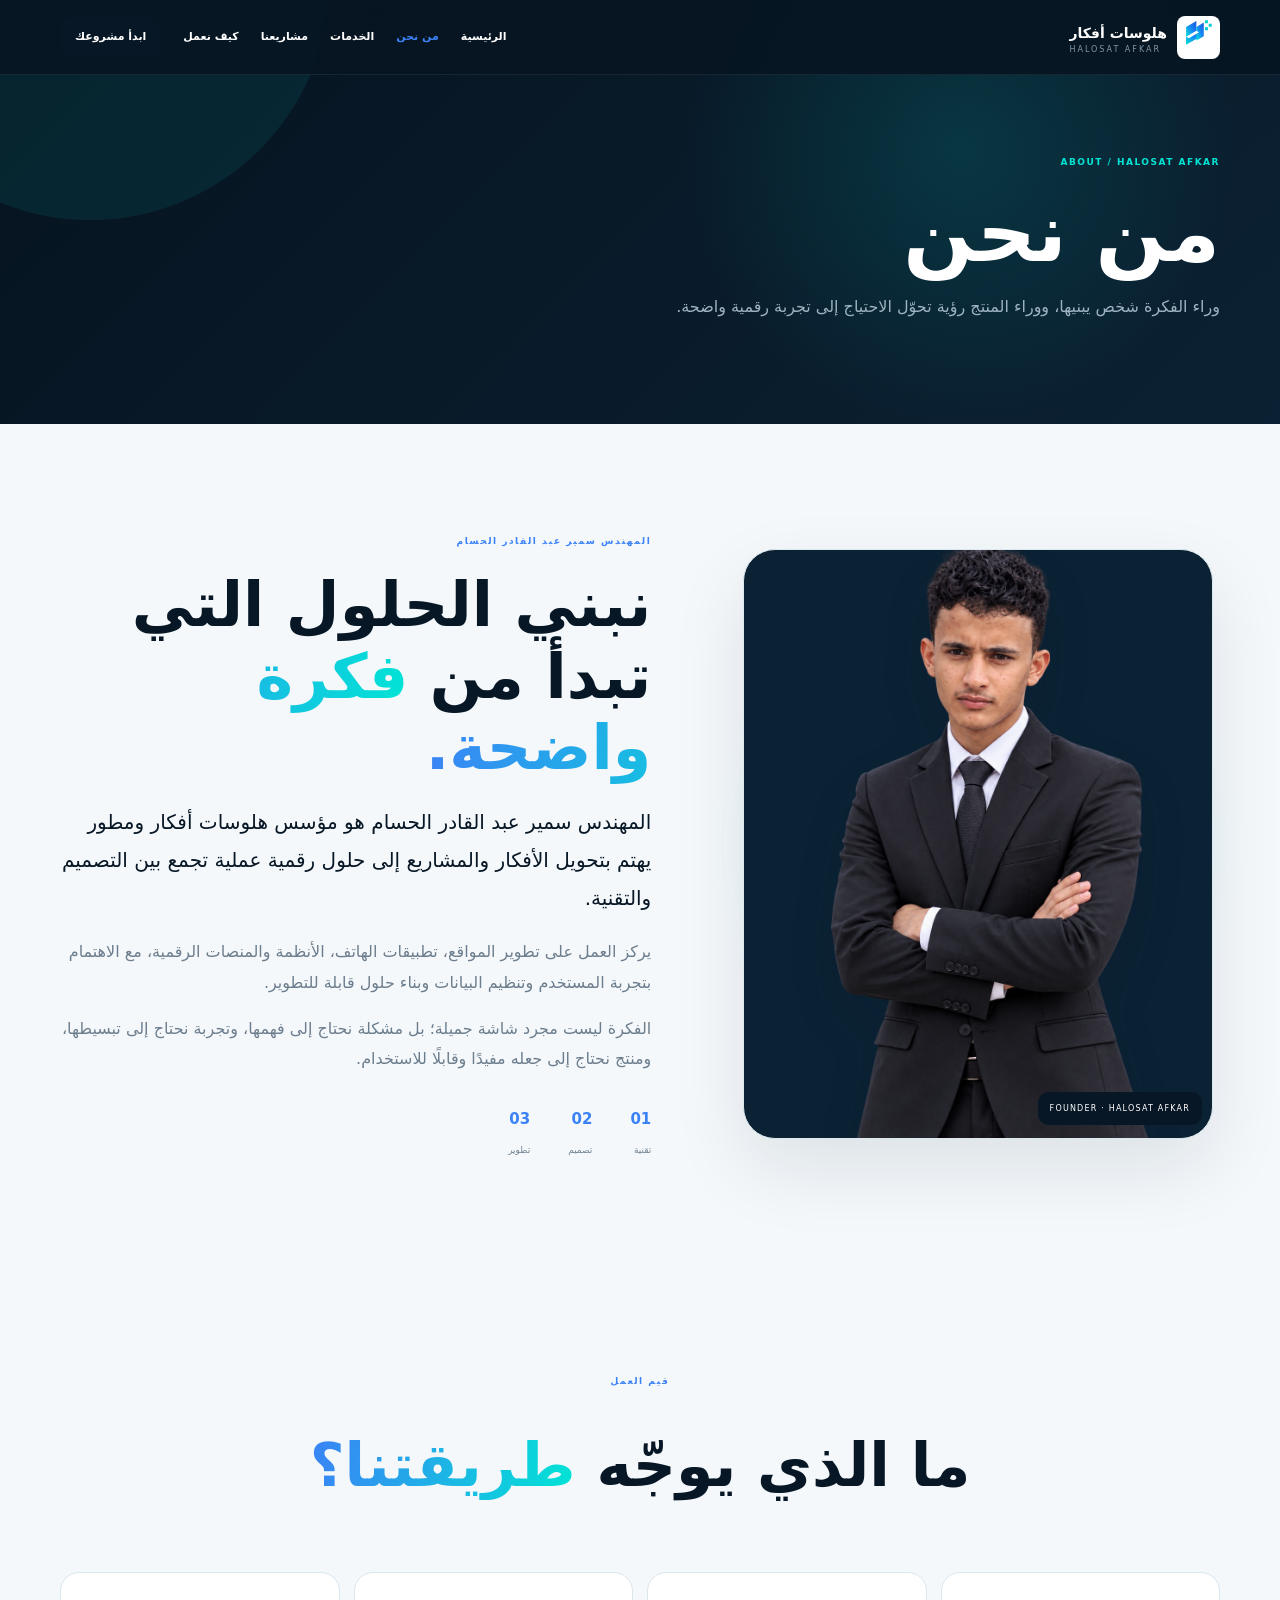
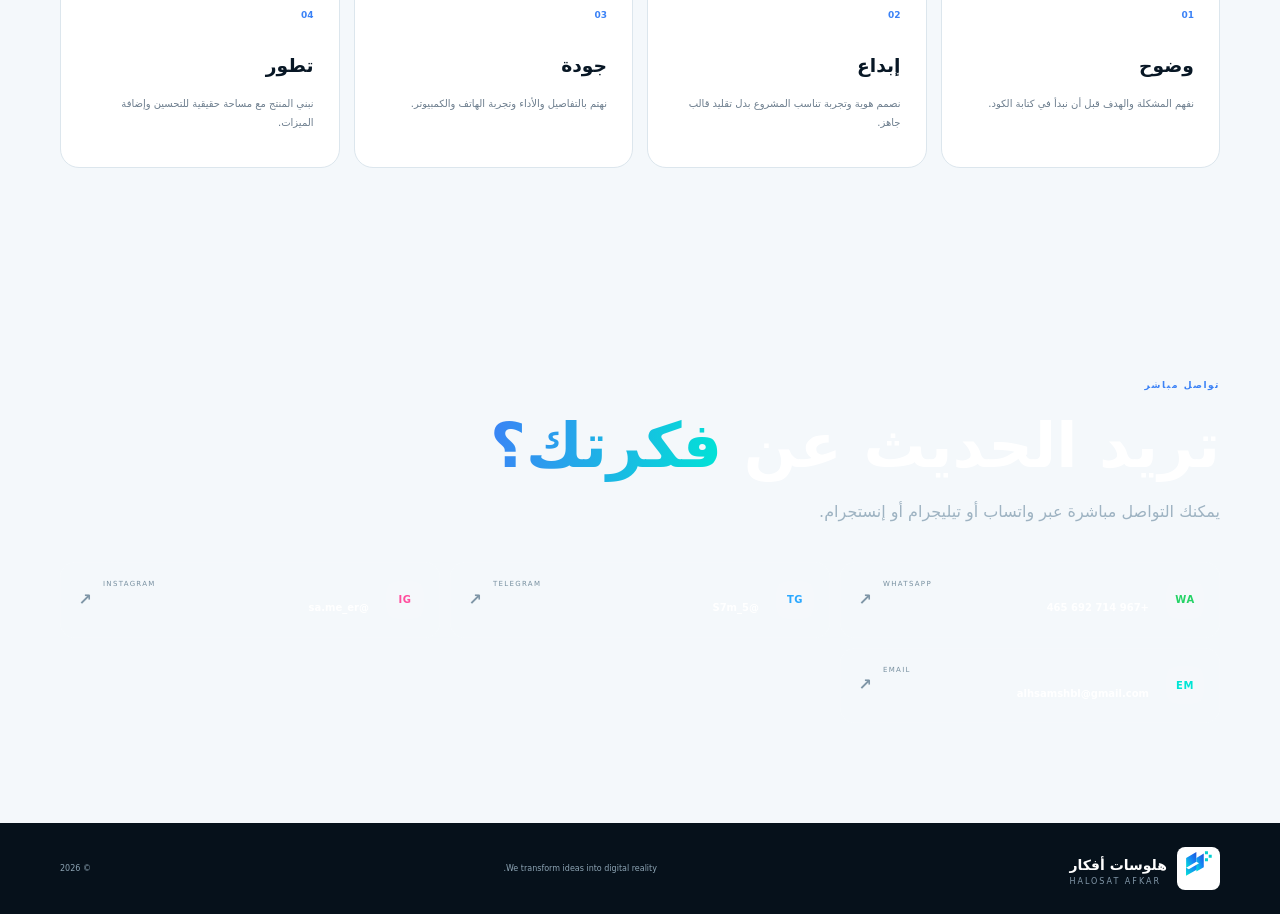
==== about.html @ d8db79bb "use uploaded developer photo" ====
<!doctype html><html lang="ar" dir="rtl"><head><meta charset="utf-8"><meta name="viewport" content="width=device-width,initial-scale=1"><meta name="theme-color" content="#081725"><meta name="description" content="من نحن — هلوسات أفكار، المهندس سمير عبد القادر الحسام."><title>من نحن | هلوسات أفكار</title><link rel="icon" href="assets/logo.svg"><link rel="stylesheet" href="pro-about.css"><link rel="stylesheet" href="showcase.css"></head><body>
<header class="ah-header"><div class="ah-container ah-nav"><a class="ah-brand" href="index.html"><img src="assets/logo.svg" alt="هلوسات أفكار"><span><b>هلوسات أفكار</b><small>HALOSAT AFKAR</small></span></a><nav><a href="index.html">الرئيسية</a><a class="active" href="about.html">من نحن</a><a href="services.html">الخدمات</a><a href="projects.html">مشاريعنا</a><a href="process.html">كيف نعمل</a><a class="ah-cta" href="contact.html">ابدأ مشروعك</a></nav><button id="ahMenu">☰</button></div><div class="ah-mobile" id="ahMobile"><a href="index.html">الرئيسية</a><a href="about.html">من نحن</a><a href="services.html">الخدمات</a><a href="projects.html">مشاريعنا</a><a href="process.html">كيف نعمل</a><a href="contact.html">تواصل معنا</a></div></header>
<main>
<section class="ah-hero"><div class="ah-container"><span>ABOUT / HALOSAT AFKAR</span><h1>من نحن</h1><p>وراء الفكرة شخص يبنيها، ووراء المنتج رؤية تحوّل الاحتياج إلى تجربة رقمية واضحة.</p></div></section>
<section class="ah-section"><div class="ah-container ah-founder"><div class="ah-photo-wrap"><div class="ah-glow"></div><div class="ah-photo"><img src="assets/samir.png" alt="المهندس سمير عبد القادر الحسام" onerror="this.style.display='none';document.getElementById('photoFallback').style.display='grid'"><div id="photoFallback">س</div></div><label>FOUNDER · HALOSAT AFKAR</label></div><div class="ah-copy"><span class="ah-kicker">المهندس سمير عبد القادر الحسام</span><h2>نبني الحلول التي تبدأ من <em>فكرة واضحة.</em></h2><p class="lead">المهندس سمير عبد القادر الحسام هو مؤسس هلوسات أفكار ومطور يهتم بتحويل الأفكار والمشاريع إلى حلول رقمية عملية تجمع بين التصميم والتقنية.</p><p>يركز العمل على تطوير المواقع، تطبيقات الهاتف، الأنظمة والمنصات الرقمية، مع الاهتمام بتجربة المستخدم وتنظيم البيانات وبناء حلول قابلة للتطوير.</p><p>الفكرة ليست مجرد شاشة جميلة؛ بل مشكلة نحتاج إلى فهمها، وتجربة نحتاج إلى تبسيطها، ومنتج نحتاج إلى جعله مفيدًا وقابلًا للاستخدام.</p><div class="ah-stats"><div><b>01</b><small>تقنية</small></div><div><b>02</b><small>تصميم</small></div><div><b>03</b><small>تطوير</small></div></div></div></div></section>
<section class="ah-section ah-values"><div class="ah-container"><div class="ah-center"><span class="ah-kicker">قيم العمل</span><h2>ما الذي يوجّه <em>طريقتنا؟</em></h2></div><div class="ah-grid"><article><b>01</b><h3>وضوح</h3><p>نفهم المشكلة والهدف قبل أن نبدأ في كتابة الكود.</p></article><article><b>02</b><h3>إبداع</h3><p>نصمم هوية وتجربة تناسب المشروع بدل تقليد قالب جاهز.</p></article><article><b>03</b><h3>جودة</h3><p>نهتم بالتفاصيل والأداء وتجربة الهاتف والكمبيوتر.</p></article><article><b>04</b><h3>تطور</h3><p>نبني المنتج مع مساحة حقيقية للتحسين وإضافة الميزات.</p></article></div></div></section>
<section class="ah-section ah-contact"><div class="ah-container"><div class="ah-contact-head"><span class="ah-kicker">تواصل مباشر</span><h2>تريد الحديث عن <em>فكرتك؟</em></h2><p>يمكنك التواصل مباشرة عبر واتساب أو تيليجرام أو إنستجرام.</p></div><div class="ah-socials"><a href="https://wa.me/967714692465" target="_blank" rel="noopener"><i class="brand-icon">WA</i><span><small>WHATSAPP</small><b>+967 714 692 465</b></span><strong>↗</strong></a><a href="https://t.me/S7m_5" target="_blank" rel="noopener"><i class="brand-icon">TG</i><span><small>TELEGRAM</small><b>@S7m_5</b></span><strong>↗</strong></a><a href="https://www.instagram.com/sa.me_er?stkn=MWhzc2NwNXVzcnZ6Ng==" target="_blank" rel="noopener"><i class="brand-icon">IG</i><span><small>INSTAGRAM</small><b>@sa.me_er</b></span><strong>↗</strong></a><a href="mailto:alhsamshbl@gmail.com"><i class="brand-icon email">EM</i><span><small>EMAIL</small><b>alhsamshbl@gmail.com</b></span><strong>↗</strong></a></div></div></section>
</main><footer><div class="ah-container ah-footer"><a class="ah-brand" href="index.html"><img src="assets/logo.svg" alt=""><span><b>هلوسات أفكار</b><small>HALOSAT AFKAR</small></span></a><span>We transform ideas into digital reality.</span><span>© <span id="year"></span></span></div></footer>
<script>const m=document.getElementById('ahMenu'),mm=document.getElementById('ahMobile');m.onclick=()=>mm.classList.toggle('open');document.getElementById('year').textContent=new Date().getFullYear();</script><script src="showcase.js"></script></body></html>
---- pro-about.css ----
*{box-sizing:border-box}html{scroll-behavior:smooth}body{margin:0;font-family:system-ui,-apple-system,"Segoe UI","Noto Sans Arabic",Tahoma,sans-serif;background:#f5f8fb;color:#081725;line-height:1.9}a{text-decoration:none;color:inherit}.ah-container{width:min(1160px,calc(100% - 30px));margin:auto}.ah-header{position:fixed;inset:0 0 auto;z-index:50;background:#ffffffed;backdrop-filter:blur(18px);border-bottom:1px solid #0817250d}.ah-nav{height:74px;display:flex;align-items:center;justify-content:space-between}.ah-brand{display:flex;align-items:center;gap:10px}.ah-brand img{width:43px;height:43px}.ah-brand b{display:block;font-size:14px}.ah-brand small{display:block;direction:ltr;letter-spacing:2px;color:#718292;font-size:8px;line-height:1}.ah-nav nav{display:flex;align-items:center;gap:22px;font-size:11px;font-weight:800}.ah-nav nav a:hover,.ah-nav nav .active{color:#3b82f6}.ah-cta{background:#081725;color:#fff!important;padding:9px 15px;border-radius:11px}.ah-nav button{display:none;width:40px;height:40px;border:1px solid #dce6ed;background:transparent;border-radius:11px}.ah-mobile{display:none}.ah-hero{padding:145px 0 85px;background:linear-gradient(135deg,#081725,#123349);color:#fff;position:relative;overflow:hidden}.ah-hero:after{content:"";position:absolute;width:480px;height:480px;border-radius:50%;left:-150px;top:-260px;background:#00e5d515}.ah-hero span,.ah-kicker{font-size:9px;letter-spacing:1.5px;font-weight:900;color:#3b82f6}.ah-hero span{color:#00e5d5}.ah-hero h1{font-size:clamp(52px,7vw,82px);line-height:1.05;margin:15px 0}.ah-hero p{max-width:680px;color:#9eb3c2;font-size:16px}.ah-section{padding:100px 0}.ah-founder{display:grid;grid-template-columns:.9fr 1.1fr;gap:85px;align-items:center}.ah-photo-wrap{height:610px;position:relative;display:grid;place-items:center}.ah-photo{height:590px;width:min(470px,100%);border-radius:32px;background:linear-gradient(160deg,#eafbf8,#edf3ff);border:1px solid #dbe8ef;box-shadow:0 30px 75px #08172518;position:relative;overflow:hidden;display:flex;align-items:flex-end;justify-content:center}.ah-photo img{width:100%;height:100%;object-fit:contain;object-position:center bottom;position:relative;z-index:2;filter:drop-shadow(0 25px 20px #08172522)}.ah-photo #photoFallback{display:none;place-items:center;width:220px;height:220px;border-radius:50%;border:1px solid #00e5d550;color:#00e5d5;font-size:80px;font-weight:900;background:#081725;position:absolute;top:120px}.ah-glow{position:absolute;width:420px;height:420px;border-radius:50%;background:#00e5d520;filter:blur(30px)}.ah-photo-wrap label{position:absolute;right:18px;bottom:24px;background:#081725;color:#fff;border-radius:11px;padding:9px 12px;font-size:8px;letter-spacing:1.2px;direction:ltr;z-index:4}.ah-copy h2{font-size:clamp(40px,5vw,62px);line-height:1.15;margin:15px 0}.ah-copy h2 em,.ah-center h2 em,.ah-contact h2 em{font-style:normal;background:linear-gradient(100deg,#3b82f6,#00e5d5);-webkit-background-clip:text;color:transparent}.ah-copy p{color:#6c7d8d}.ah-copy .lead{font-size:20px;line-height:1.9;color:#081725}.ah-stats{display:flex;gap:38px;margin-top:30px}.ah-stats b{display:block;color:#3b82f6;font-size:15px}.ah-stats small{font-size:9px;color:#718292}.ah-values{background:#fff}.ah-center{text-align:center;max-width:700px;margin:0 auto 50px}.ah-center h2{font-size:clamp(40px,5vw,60px);margin:14px 0}.ah-grid{display:grid;grid-template-columns:repeat(4,1fr);gap:14px}.ah-grid article{padding:25px;border:1px solid #dce6ed;border-radius:19px;background:#fff;transition:.3s}.ah-grid article:hover{transform:translateY(-6px);box-shadow:0 20px 45px #08172510}.ah-grid b{font-size:9px;color:#3b82f6}.ah-grid h3{margin:20px 0 5px}.ah-grid p{font-size:10px;color:#6c7d8d}.ah-contact{background:#081725;color:#fff}.ah-contact h2{font-size:clamp(42px,5vw,62px);line-height:1.1;margin:14px 0}.ah-contact p{color:#9eb3c2}.ah-socials{display:grid;grid-template-columns:repeat(3,1fr);gap:10px;margin-top:35px}.ah-socials a{display:grid;grid-template-columns:44px 1fr 16px;gap:11px;align-items:center;padding:15px;border:1px solid #ffffff14;background:#ffffff06;border-radius:15px;transition:.25s}.ah-socials a:hover{transform:translateY(-4px);border-color:#00e5d54a}.ah-socials i{font-style:normal;width:38px;height:38px;border-radius:11px;background:#ffffff0b;color:#00e5d5;display:grid;place-items:center;font-size:20px}.ah-socials small{display:block;font-size:7px;letter-spacing:1.3px;color:#7890a0;direction:ltr}.ah-socials b{font-size:10px}.ah-socials strong{color:#7f96a7}footer{background:#06111b;color:#8da4b4;padding:24px 0}.ah-footer{display:flex;align-items:center;justify-content:space-between;font-size:8px}.ah-footer .ah-brand b{color:#fff}@media(max-width:900px){.ah-nav nav{display:none}.ah-nav button{display:block}.ah-mobile.open{display:grid;position:absolute;top:74px;right:15px;left:15px;background:#fff;border:1px solid #dce6ed;border-radius:15px;padding:8px;box-shadow:0 20px 50px #08172514}.ah-mobile a{padding:11px;font-size:11px;font-weight:800}.ah-founder{grid-template-columns:1fr;gap:45px}.ah-grid{grid-template-columns:1fr 1fr}.ah-socials{grid-template-columns:1fr}.ah-footer{display:grid;gap:10px}}@media(max-width:600px){.ah-container{width:calc(100% - 24px)}.ah-hero{padding:115px 0 65px}.ah-hero h1{font-size:51px}.ah-section{padding:75px 0}.ah-photo-wrap{height:500px}.ah-photo{height:490px}.ah-copy h2{font-size:40px}.ah-copy .lead{font-size:18px}.ah-grid{grid-template-columns:1fr}.ah-socials a{grid-template-columns:42px 1fr 15px}.ah-footer{font-size:8px}}.brand-icon{font-size:10px!important;font-weight:900;letter-spacing:.5px}.ah-socials a:nth-child(1) .brand-icon{color:#25d366}.ah-socials a:nth-child(2) .brand-icon{color:#2aa8ff}.ah-socials a:nth-child(3) .brand-icon{color:#ff4d9d}
---- showcase.css ----
:root{--sx:#071521;--sc:#00e5d5;--sb:#3b82f6;--sl:#f4f8fb;--sm:#718294}body{overflow-x:hidden}.site-header{background:#071521e8!important;border-bottom:1px solid #ffffff12!important}.site-header .brand b{color:#fff}.site-header .brand small{color:#8297a8}.site-header .links a{color:#dce8ef}.site-header .links .pill{background:linear-gradient(90deg,var(--sc),var(--sb));border:0;color:#04111a!important}.show-hero{min-height:790px;padding:150px 0 90px;background:radial-gradient(circle at 75% 40%,#00e5d522,transparent 27%),radial-gradient(circle at 20% 80%,#3b82f61c,transparent 30%),linear-gradient(135deg,#06131f,#0b2133);color:#fff;position:relative;overflow:hidden}.show-hero-grid{display:grid;grid-template-columns:1fr 1fr;gap:55px;align-items:center}.eyebrow{display:inline-flex;align-items:center;gap:8px;color:var(--sc);font-size:10px;font-weight:900;letter-spacing:1.5px;direction:ltr}.show-copy h1{font-size:clamp(55px,7vw,92px);line-height:1.02;letter-spacing:-4px;margin:22px 0}.show-copy h1 em{background:linear-gradient(90deg,#fff,var(--sc));-webkit-background-clip:text;color:transparent}.show-copy>p{max-width:610px;color:#9eb2c1;font-size:17px;line-height:2}.show-actions,.founder-actions{display:flex;gap:10px;margin:30px 0;align-items:center;flex-wrap:wrap}.show-btn{display:inline-flex;align-items:center;gap:12px;padding:13px 20px;border-radius:13px;border:1px solid #ffffff1c;color:#fff;font-size:11px;font-weight:900;transition:.3s}.show-btn.primary{background:linear-gradient(90deg,var(--sc),var(--sb));color:#04121c;border:0;box-shadow:0 12px 35px #00e5d52c}.show-btn:hover{transform:translateY(-3px)}.show-stats{display:flex;gap:28px;margin-top:40px}.show-stats div{border-right:1px solid #ffffff18;padding-right:18px}.show-stats b{display:block;font-size:21px;color:var(--sc)}.show-stats span{font-size:9px;color:#8196a7}.show-visual{min-height:520px;display:grid;place-items:center;position:relative}.orb{position:absolute;border:1px solid #00e5d518;border-radius:50%;animation:floatOrb 9s ease-in-out infinite}.orb-a{width:500px;height:500px}.orb-b{width:380px;height:380px;border-color:#3b82f61c}.hero-device{width:min(470px,92%);padding:13px;border:1px solid #ffffff1c;background:#0b1b2be8;border-radius:27px;box-shadow:0 40px 90px #0008;position:relative;z-index:2;animation:deviceFloat 5s ease-in-out infinite}.device-top{height:30px;display:flex;align-items:center;gap:5px;padding:0 7px;color:#8fa5b4;font-size:7px}.device-top span{margin-left:auto}.device-top i{width:6px;height:6px;border-radius:50%;background:#2d4558}.hero-slide{height:370px;border-radius:18px;overflow:hidden;background:#07121c;position:relative}.hero-slide img{position:absolute;inset:0;width:100%;height:100%;object-fit:cover;opacity:0;transform:scale(1.05);transition:opacity .8s,transform 5s}.hero-slide img.active{opacity:1;transform:scale(1)}.hero-caption{padding:13px 7px 4px;display:flex;align-items:center;justify-content:space-between}.hero-caption b{font-size:12px}.hero-caption span{font-size:8px;color:#7890a2}.float-chip{position:absolute;z-index:4;padding:10px 13px;border:1px solid #ffffff1c;background:#0b1b2bd9;border-radius:12px;color:#dff8ff;font-size:8px;animation:chipFloat 4s ease-in-out infinite}.chip-one{top:13%;right:-3%}.chip-two{bottom:15%;left:0}.chip-three{top:46%;right:-7%}.project-marquee{background:var(--sc);color:#05131d;overflow:hidden;padding:12px 0;white-space:nowrap}.marquee-track{display:flex;justify-content:center;gap:25px;min-width:max-content;animation:marquee 24s linear infinite;font-size:11px;font-weight:900}.section{padding:105px 0;background:var(--sl)}.split,.founder-wrap{display:grid;grid-template-columns:.8fr 1.2fr;gap:80px;align-items:center}.section-head h2,.center-head h2,.section-row h2,.founder-copy h2,.cta-box h2{font-size:clamp(42px,5vw,66px);line-height:1.1;letter-spacing:-2px;margin:15px 0}.section-head h2 em,.center-head h2 em,.section-row h2 em,.founder-copy h2 em,.cta-box h2 em{background:linear-gradient(90deg,var(--sb),var(--sc));-webkit-background-clip:text;color:transparent}.big-copy{font-size:20px;line-height:2;color:#526474}.text-link{color:#1268c9;font-size:11px;font-weight:900}.services-show{background:#fff}.center-head{text-align:center;max-width:800px;margin:0 auto 45px}.service-cards{display:grid;grid-template-columns:repeat(4,1fr);gap:13px}.service-card{background:#fff;border:1px solid #dce6ed;border-radius:20px;padding:27px;min-height:210px;transition:.35s}.service-card:hover{transform:translateY(-8px);box-shadow:0 25px 60px #07152115}.service-card span{color:var(--sb);font-size:9px}.service-card strong{display:block;font-size:18px;margin:30px 0 6px}.service-card p{font-size:10px;color:#718294;line-height:1.9}.projects-show{background:#071521;color:#fff}.projects-show .eyebrow{color:var(--sc)}.section-row{display:flex;justify-content:space-between;align-items:end;margin-bottom:35px}.project-grid{display:grid;grid-template-columns:repeat(2,1fr);gap:16px}.project-card{background:#0d2233;border:1px solid #ffffff10;border-radius:22px;overflow:hidden;transition:.35s}.project-card:hover{transform:translateY(-7px);border-color:#00e5d533}.project-image{height:270px;position:relative;overflow:hidden;background:#0b1925}.project-image img{width:100%;height:100%;object-fit:cover;transition:.7s}.project-card:hover .project-image img{transform:scale(1.05)}.project-image>span{position:absolute;top:14px;right:14px;padding:6px 9px;background:#071521d9;border-radius:9px;font-size:7px;color:#b9d3df}.project-copy{padding:23px}.project-copy small{color:var(--sc);font-size:7px;letter-spacing:1.2px}.project-copy h3{font-size:24px;margin:8px 0}.project-copy p{color:#8fa5b5;font-size:10px;line-height:1.9}.project-copy a{color:#fff;font-size:9px;font-weight:900}.service-mock{position:absolute;inset:35px;display:grid;place-content:center;text-align:center;border-radius:18px;background:radial-gradient(circle at 50% 20%,#00e5d533,transparent 40%),linear-gradient(135deg,#102f43,#071521);border:1px solid #00e5d52c}.service-mock b{font-size:43px;color:#fff}.service-mock span{font-size:10px;color:#91a9b9}.service-mock i{margin:20px auto 0;width:38px;height:38px;display:grid;place-items:center;border-radius:50%;background:var(--sc);font-style:normal}.founder-show{padding:100px 0;background:#eef5f8}.founder-photo{height:520px;border-radius:30px;background:#0b2234;position:relative;overflow:hidden;display:flex;align-items:end;justify-content:center}.founder-photo img{height:100%;width:100%;object-fit:cover}.founder-photo span{position:absolute;bottom:18px;right:18px;padding:8px 11px;border-radius:10px;background:#071521d9;color:#c7e6ee;font-size:7px;letter-spacing:1px}.founder-copy>p{color:#607484;font-size:14px;line-height:2;max-width:650px}.social-mini{width:43px;height:43px;border-radius:12px;display:grid;place-items:center;color:#fff;font-size:9px;font-weight:900}.whatsapp{background:#1bbd69}.telegram{background:#229ed9}.instagram{background:linear-gradient(135deg,#8a3ab9,#fd1d1d,#fcb045)}.final-cta{background:#fff}.cta-box{background:linear-gradient(135deg,#071521,#0d2b40);border-radius:30px;padding:70px;color:#fff;overflow:hidden}.cta-box p{color:#8ea6b6}.projects-hero{min-height:500px;padding-top:155px}.project-list-section{background:#f4f8fb}.project-list{display:grid;gap:22px}.project-feature{display:grid;grid-template-columns:1.05fr .95fr;background:#fff;border:1px solid #dce6ed;border-radius:28px;overflow:hidden;min-height:470px}.project-feature.reverse{grid-template-columns:.95fr 1.05fr}.project-feature.reverse .project-full-image{order:2}.project-feature.reverse .project-full-copy{order:1}.project-full-image{position:relative;background:#071521;min-height:470px;overflow:hidden}.project-full-image img{width:100%;height:100%;object-fit:cover}.project-full-image>span{position:absolute;top:18px;right:18px;background:#071521d9;color:#dff8ff;border-radius:10px;padding:7px 10px;font-size:7px}.project-full-copy{padding:55px;align-self:center}.project-full-copy small{font-size:8px;color:#1375ce;letter-spacing:1.5px}.project-full-copy h2{font-size:clamp(40px,5vw,62px);margin:12px 0}.project-full-copy p{font-size:13px;color:#66798a;line-height:2}.tags{display:flex;gap:7px;flex-wrap:wrap;margin:22px 0}.tags b{font-size:8px;padding:7px 10px;border-radius:999px;border:1px solid #dce6ed;color:#536879}.services-art{position:absolute;inset:55px;border-radius:28px;display:grid;place-content:center;text-align:center;background:radial-gradient(circle at 50% 25%,#00e5d53a,transparent 35%),linear-gradient(135deg,#0e2f44,#071521);border:1px solid #00e5d52b;color:#fff}.services-art span{font-size:55px;font-weight:900}.services-art b{color:#8fa9ba;font-size:12px}.services-art i{margin:20px auto 0;width:45px;height:45px;display:grid;place-items:center;background:#00e5d5;color:#071521;border-radius:50%;font-style:normal}.process-show{max-width:900px}.process-line{display:grid;grid-template-columns:90px 1fr;gap:25px;padding:35px 0;border-bottom:1px solid #dce6ed}.process-line>b{font-size:38px;color:#3b82f6}.process-line h2{font-size:30px;margin:0}.process-line p{color:#687a8a;font-size:12px}.contact-form-show{max-width:820px;margin:auto;background:#fff;border:1px solid #dce6ed;border-radius:26px;padding:32px;display:grid;grid-template-columns:1fr 1fr;gap:18px}.contact-form-show>div:nth-child(4),.contact-form-show button,.contact-form-show p{grid-column:1/-1}.contact-form-show label{display:block;font-size:9px;font-weight:900;margin-bottom:6px}.contact-form-show input,.contact-form-show textarea,.contact-form-show select{width:100%;border:1px solid #dce6ed;border-radius:12px;padding:13px;outline:0;background:#f9fbfc}.reveal{opacity:0;transform:translateY(24px);transition:.75s}.reveal.show{opacity:1;transform:none}@keyframes deviceFloat{0%,100%{transform:translateY(0)}50%{transform:translateY(-12px)}}@keyframes chipFloat{0%,100%{transform:translateY(0)}50%{transform:translateY(-10px)}}@keyframes floatOrb{0%,100%{transform:scale(1)}50%{transform:scale(1.04)}}@keyframes marquee{to{transform:translateX(50%)}}@media(max-width:900px){.show-hero-grid,.split,.founder-wrap{grid-template-columns:1fr}.service-cards{grid-template-columns:1fr 1fr}.project-grid{grid-template-columns:1fr}.section-row{display:block}.founder-photo{height:480px}.site-header .links{top:76px;background:#071521f5;border-color:#ffffff18}.site-header .links a{color:#fff}.site-header .menu{display:block;color:#fff;border-color:#ffffff22}.project-feature,.project-feature.reverse{grid-template-columns:1fr}.project-feature.reverse .project-full-image,.project-feature.reverse .project-full-copy{order:initial}.project-full-image{min-height:330px}}@media(max-width:600px){.show-hero{padding:125px 0 65px;min-height:auto}.show-copy h1{font-size:52px;letter-spacing:-2px}.show-copy>p{font-size:14px}.show-actions{flex-direction:column;align-items:stretch}.show-actions .show-btn{justify-content:center}.show-visual{min-height:410px}.hero-slide{height:300px}.orb-a{width:370px;height:370px}.orb-b{width:280px;height:280px}.float-chip{display:none}.section{padding:75px 0}.service-cards{grid-template-columns:1fr}.founder-photo{height:410px}.cta-box{padding:45px 25px}.project-full-copy{padding:35px 25px}.process-line{grid-template-columns:55px 1fr;gap:15px}.contact-form-show{grid-template-columns:1fr}.contact-form-show>div:nth-child(4),.contact-form-show button,.contact-form-show p{grid-column:auto}}
/* Legacy page compatibility / visual upgrade */
.hero{min-height:790px;padding:150px 0 90px;background:radial-gradient(circle at 75% 35%,#00e5d522,transparent 28%),linear-gradient(135deg,#06131f,#0b2133)!important;color:#fff}.hero-grid{grid-template-columns:1fr 1fr;gap:55px}.hero h1{font-size:clamp(55px,7vw,92px);color:#fff}.hero .lead{color:#9eb2c1}.hero .kicker,.work .kicker{color:var(--sc)}.hero .primary{background:linear-gradient(90deg,var(--sc),var(--sb));color:#04121c;border:0}.visual:before{border-color:#00e5d518}.visual:after{border-color:#3b82f61c}.logo-card{background:#0b1b2be8;border-color:#ffffff18;color:#fff}.logo-card small{color:#8fa5b4}.strip{background:#00e5d5;color:#071521}.strip .stats span{color:#214450}.work{background:#071521}.project{background:#0d2233;color:#fff;border:1px solid #ffffff10}.project.big{background:#10283a}.project .pbody p{color:#8fa5b5}.mock{height:230px;overflow:hidden}.mock img{width:100%;height:100%;object-fit:cover}.profile{background:#0b2234;border:1px solid #ffffff12}.profile .avatar{width:100%;height:100%;border-radius:0;border:0;background:transparent}.profile .avatar img{width:100%;height:100%;object-fit:cover}.credentials,.skills{background:#f4f8fb}.contact{background:#071521}.contact .primary{background:linear-gradient(90deg,var(--sc),var(--sb));color:#071521;border:0}.pg-header{background:#071521e8!important;border-color:#ffffff12!important}.pg-brand b,.pg-links a{color:#fff}.pg-brand small{color:#8297a8}.pg-hero{background:radial-gradient(circle at 75% 35%,#00e5d522,transparent 28%),linear-gradient(135deg,#06131f,#0b2133)!important}.pg-hero h1{color:#fff}.pg-project{background:#0d2233;color:#fff;border-color:#ffffff10}.pg-visual{background:#071521!important}.pg-copy p{color:#91a7b7}.pg-copy h2{color:#fff}.pg-mock{overflow:hidden}.pg-mock img{width:100%;height:100%;object-fit:cover}.ah-header{background:#071521e8!important;border-color:#ffffff12!important}.ah-brand b,.ah-header nav a{color:#fff}.ah-brand small{color:#8297a8}.ah-hero{background:radial-gradient(circle at 75% 35%,#00e5d522,transparent 28%),linear-gradient(135deg,#06131f,#0b2133)!important}.ah-hero h1{color:#fff}.ah-section{background:#f4f8fb}.ah-photo{background:#0b2234!important;overflow:hidden}.ah-photo img{width:100%;height:100%;object-fit:cover}.ah-photo #photoFallback{display:none!important}
@media(max-width:900px){.hero-grid,.founder-grid,.credentials-grid,.contact-grid{grid-template-columns:1fr}.hero{padding-top:125px}.profile{min-height:430px}.mock{height:230px}.pg-project,.pg-contact{grid-template-columns:1fr}.pg-visual{min-height:330px}.ah-founder{grid-template-columns:1fr}}
@media(max-width:600px){.hero h1{font-size:52px}.hero{padding:125px 0 65px}.visual{min-height:410px}.logo-card{width:250px;height:290px}.profile{min-height:410px}.mock{height:220px}.socials{grid-template-columns:1fr 1fr}}
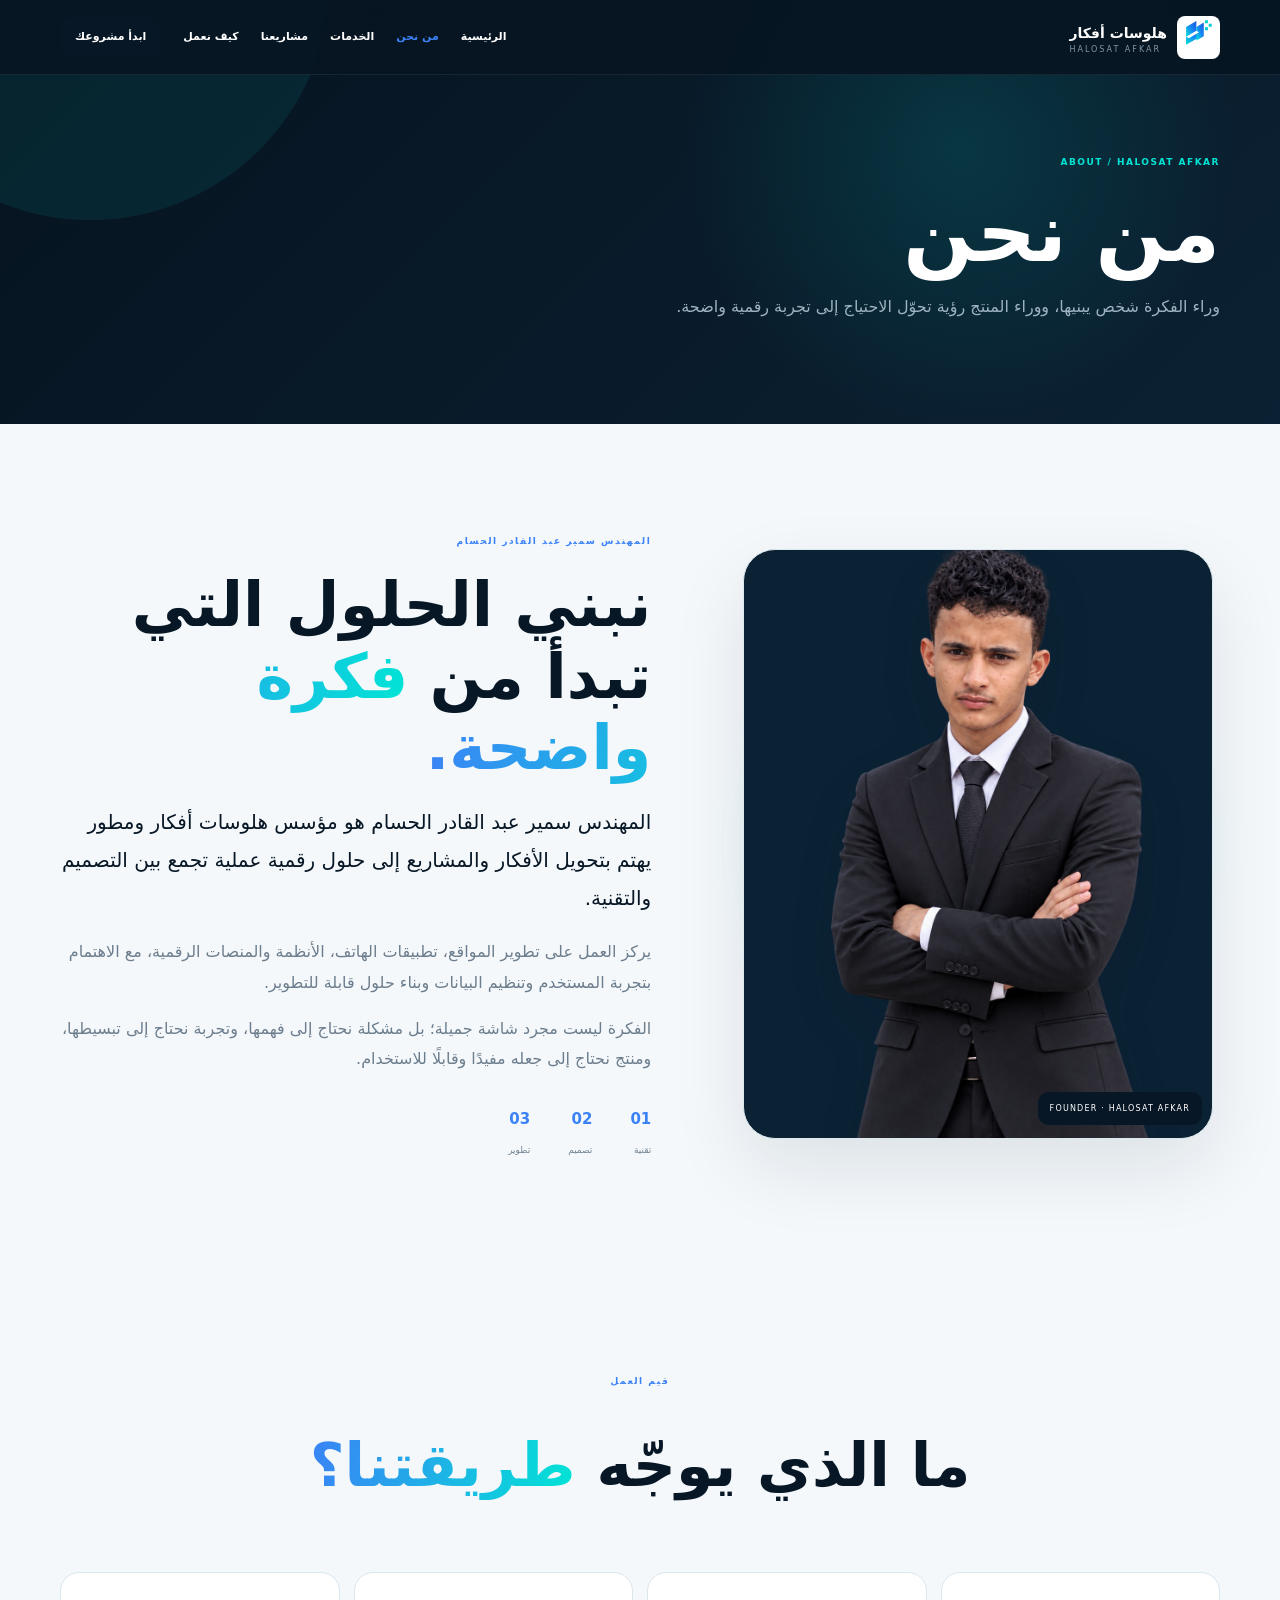
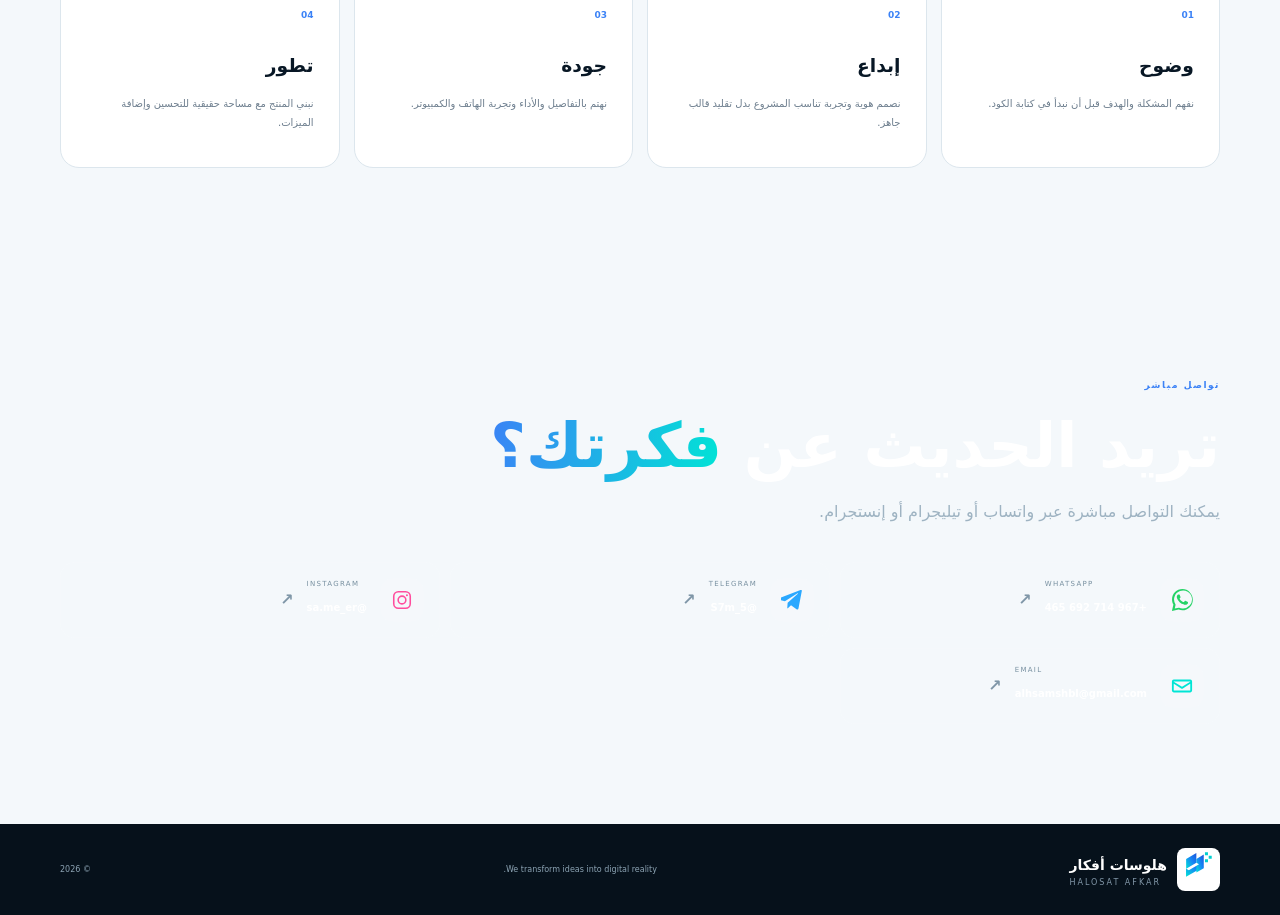
==== commit dc26b1ae: "add real contact icons and visible contact details" ====
--- a/about.html
+++ b/about.html
@@ -1,9 +1,10 @@
-<!doctype html><html lang="ar" dir="rtl"><head><meta charset="utf-8"><meta name="viewport" content="width=device-width,initial-scale=1"><meta name="theme-color" content="#081725"><meta name="description" content="من نحن — هلوسات أفكار، المهندس سمير عبد القادر الحسام."><title>من نحن | هلوسات أفكار</title><link rel="icon" href="assets/logo.svg"><link rel="stylesheet" href="pro-about.css"><link rel="stylesheet" href="showcase.css"></head><body>
+<!doctype html><html lang="ar" dir="rtl"><head><meta charset="utf-8"><meta name="viewport" content="width=device-width,initial-scale=1"><meta name="theme-color" content="#081725"><meta name="description" content="من نحن — هلوسات أفكار، المهندس سمير عبد القادر الحسام."><title>من نحن | هلوسات أفكار</title><link rel="icon" href="assets/logo.svg"><link rel="stylesheet" href="pro-about.css"><link rel="stylesheet" href="showcase.css">
+<style>.contact-icon{width:42px;height:42px;border-radius:13px;display:grid;place-items:center;flex:none}.contact-icon svg{width:22px;height:22px;fill:currentColor}.contact-icon.wa{background:#20c76a;color:#fff}.contact-icon.tg{background:#229ed9;color:#fff}.contact-icon.ig{background:linear-gradient(135deg,#8a3ab9,#fd1d1d,#fcb045);color:#fff}.contact-icon.ig svg{fill:none;stroke:currentColor;stroke-width:1.7}.contact-icon.ig .dot{fill:currentColor;stroke:none}.contact-icon.em{background:#3b82f6;color:#fff}.socials a{display:flex!important;align-items:center;gap:13px}.socials a small,.socials a b{display:block}.ah-socials a{display:flex!important;align-items:center;gap:13px}.brand-icon{width:44px!important;height:44px!important;display:grid!important;place-items:center!important;border-radius:13px!important;font-style:normal!important}.brand-icon svg{width:22px;height:22px;fill:currentColor}.brand-icon.ig svg{fill:none;stroke:currentColor;stroke-width:1.7}.brand-icon.ig .dot{fill:currentColor;stroke:none}</style></head><body>
 <header class="ah-header"><div class="ah-container ah-nav"><a class="ah-brand" href="index.html"><img src="assets/logo.svg" alt="هلوسات أفكار"><span><b>هلوسات أفكار</b><small>HALOSAT AFKAR</small></span></a><nav><a href="index.html">الرئيسية</a><a class="active" href="about.html">من نحن</a><a href="services.html">الخدمات</a><a href="projects.html">مشاريعنا</a><a href="process.html">كيف نعمل</a><a class="ah-cta" href="contact.html">ابدأ مشروعك</a></nav><button id="ahMenu">☰</button></div><div class="ah-mobile" id="ahMobile"><a href="index.html">الرئيسية</a><a href="about.html">من نحن</a><a href="services.html">الخدمات</a><a href="projects.html">مشاريعنا</a><a href="process.html">كيف نعمل</a><a href="contact.html">تواصل معنا</a></div></header>
 <main>
 <section class="ah-hero"><div class="ah-container"><span>ABOUT / HALOSAT AFKAR</span><h1>من نحن</h1><p>وراء الفكرة شخص يبنيها، ووراء المنتج رؤية تحوّل الاحتياج إلى تجربة رقمية واضحة.</p></div></section>
 <section class="ah-section"><div class="ah-container ah-founder"><div class="ah-photo-wrap"><div class="ah-glow"></div><div class="ah-photo"><img src="assets/samir.png" alt="المهندس سمير عبد القادر الحسام" onerror="this.style.display='none';document.getElementById('photoFallback').style.display='grid'"><div id="photoFallback">س</div></div><label>FOUNDER · HALOSAT AFKAR</label></div><div class="ah-copy"><span class="ah-kicker">المهندس سمير عبد القادر الحسام</span><h2>نبني الحلول التي تبدأ من <em>فكرة واضحة.</em></h2><p class="lead">المهندس سمير عبد القادر الحسام هو مؤسس هلوسات أفكار ومطور يهتم بتحويل الأفكار والمشاريع إلى حلول رقمية عملية تجمع بين التصميم والتقنية.</p><p>يركز العمل على تطوير المواقع، تطبيقات الهاتف، الأنظمة والمنصات الرقمية، مع الاهتمام بتجربة المستخدم وتنظيم البيانات وبناء حلول قابلة للتطوير.</p><p>الفكرة ليست مجرد شاشة جميلة؛ بل مشكلة نحتاج إلى فهمها، وتجربة نحتاج إلى تبسيطها، ومنتج نحتاج إلى جعله مفيدًا وقابلًا للاستخدام.</p><div class="ah-stats"><div><b>01</b><small>تقنية</small></div><div><b>02</b><small>تصميم</small></div><div><b>03</b><small>تطوير</small></div></div></div></div></section>
 <section class="ah-section ah-values"><div class="ah-container"><div class="ah-center"><span class="ah-kicker">قيم العمل</span><h2>ما الذي يوجّه <em>طريقتنا؟</em></h2></div><div class="ah-grid"><article><b>01</b><h3>وضوح</h3><p>نفهم المشكلة والهدف قبل أن نبدأ في كتابة الكود.</p></article><article><b>02</b><h3>إبداع</h3><p>نصمم هوية وتجربة تناسب المشروع بدل تقليد قالب جاهز.</p></article><article><b>03</b><h3>جودة</h3><p>نهتم بالتفاصيل والأداء وتجربة الهاتف والكمبيوتر.</p></article><article><b>04</b><h3>تطور</h3><p>نبني المنتج مع مساحة حقيقية للتحسين وإضافة الميزات.</p></article></div></div></section>
-<section class="ah-section ah-contact"><div class="ah-container"><div class="ah-contact-head"><span class="ah-kicker">تواصل مباشر</span><h2>تريد الحديث عن <em>فكرتك؟</em></h2><p>يمكنك التواصل مباشرة عبر واتساب أو تيليجرام أو إنستجرام.</p></div><div class="ah-socials"><a href="https://wa.me/967714692465" target="_blank" rel="noopener"><i class="brand-icon">WA</i><span><small>WHATSAPP</small><b>+967 714 692 465</b></span><strong>↗</strong></a><a href="https://t.me/S7m_5" target="_blank" rel="noopener"><i class="brand-icon">TG</i><span><small>TELEGRAM</small><b>@S7m_5</b></span><strong>↗</strong></a><a href="https://www.instagram.com/sa.me_er?stkn=MWhzc2NwNXVzcnZ6Ng==" target="_blank" rel="noopener"><i class="brand-icon">IG</i><span><small>INSTAGRAM</small><b>@sa.me_er</b></span><strong>↗</strong></a><a href="mailto:alhsamshbl@gmail.com"><i class="brand-icon email">EM</i><span><small>EMAIL</small><b>alhsamshbl@gmail.com</b></span><strong>↗</strong></a></div></div></section>
+<section class="ah-section ah-contact"><div class="ah-container"><div class="ah-contact-head"><span class="ah-kicker">تواصل مباشر</span><h2>تريد الحديث عن <em>فكرتك؟</em></h2><p>يمكنك التواصل مباشرة عبر واتساب أو تيليجرام أو إنستجرام.</p></div><div class="ah-socials"><a href="https://wa.me/967714692465" target="_blank" rel="noopener"><i class="brand-icon wa"><svg viewBox="0 0 24 24" aria-hidden="true"><path d="M20.5 3.5A11.3 11.3 0 0 0 12.45 0C6.2 0 1.12 5.08 1.12 11.33c0 2 .52 3.88 1.5 5.53L1 24l7.3-1.58a11.3 11.3 0 0 0 4.15.79h.01c6.25 0 11.33-5.08 11.33-11.33 0-3.03-1.18-5.88-3.29-8.02ZM12.46 21.2h-.01a9.8 9.8 0 0 1-3.52-.65l-.5-.19-4.33.94.92-4.22-.2-.51a9.78 9.78 0 1 1 7.64 4.63Zm5.37-7.33c-.3-.15-1.77-.87-2.05-.97-.28-.1-.48-.15-.68.15-.2.3-.77.97-.94 1.17-.17.2-.35.22-.65.07-.3-.15-1.25-.46-2.38-1.46-.88-.78-1.47-1.74-1.64-2.04-.17-.3-.02-.46.13-.61.13-.13.3-.35.45-.52.15-.17.2-.3.3-.5.1-.2.05-.37-.03-.52-.07-.15-.68-1.64-.93-2.24-.24-.58-.49-.5-.68-.51h-.58c-.2 0-.52.07-.8.37-.28.3-1.05 1.03-1.05 2.51s1.08 2.91 1.23 3.11c.15.2 2.13 3.25 5.17 4.56.72.31 1.28.5 1.72.64.72.23 1.38.2 1.9.12.58-.09 1.77-.72 2.02-1.42.25-.7.25-1.3.17-1.42-.07-.12-.27-.2-.57-.35Z"/></svg></i><span><small>WHATSAPP</small><b>+967 714 692 465</b></span><strong>↗</strong></a><a href="https://t.me/S7m_5" target="_blank" rel="noopener"><i class="brand-icon tg"><svg viewBox="0 0 24 24" aria-hidden="true"><path d="M22.7 2.2 19.1 21c-.27 1.33-1.08 1.66-2.18 1.04l-6-4.42-2.9 2.79c-.32.32-.59.59-1.21.59l.43-6.1L18.35 5.1c.48-.43-.1-.67-.75-.24L4.27 13.48l-5.75-1.8c-1.25-.39-1.28-1.25.26-1.85L21.25 1.1c1.05-.39 1.97.24 1.45 1.1Z"/></svg></i><span><small>TELEGRAM</small><b>@S7m_5</b></span><strong>↗</strong></a><a href="https://www.instagram.com/sa.me_er?stkn=MWhzc2NwNXVzcnZ6Ng==" target="_blank" rel="noopener"><i class="brand-icon ig"><svg viewBox="0 0 24 24" aria-hidden="true"><rect x="3" y="3" width="18" height="18" rx="5"/><circle cx="12" cy="12" r="4.2"/><circle cx="17.4" cy="6.7" r="1.1" class="dot"/></svg></i><span><small>INSTAGRAM</small><b>@sa.me_er</b></span><strong>↗</strong></a><a href="mailto:alhsamshbl@gmail.com"><i class="brand-icon em"><svg viewBox="0 0 24 24" aria-hidden="true"><path d="M3 5h18a2 2 0 0 1 2 2v10a2 2 0 0 1-2 2H3a2 2 0 0 1-2-2V7a2 2 0 0 1 2-2Zm0 2v.25l9 5.6 9-5.6V7H3Zm18 10V9.62l-8.47 5.28a1 1 0 0 1-1.06 0L3 9.62V17h18Z"/></svg></i><span><small>EMAIL</small><b>alhsamshbl@gmail.com</b></span><strong>↗</strong></a></div></div></section>
 </main><footer><div class="ah-container ah-footer"><a class="ah-brand" href="index.html"><img src="assets/logo.svg" alt=""><span><b>هلوسات أفكار</b><small>HALOSAT AFKAR</small></span></a><span>We transform ideas into digital reality.</span><span>© <span id="year"></span></span></div></footer>
 <script>const m=document.getElementById('ahMenu'),mm=document.getElementById('ahMobile');m.onclick=()=>mm.classList.toggle('open');document.getElementById('year').textContent=new Date().getFullYear();</script><script src="showcase.js"></script></body></html>
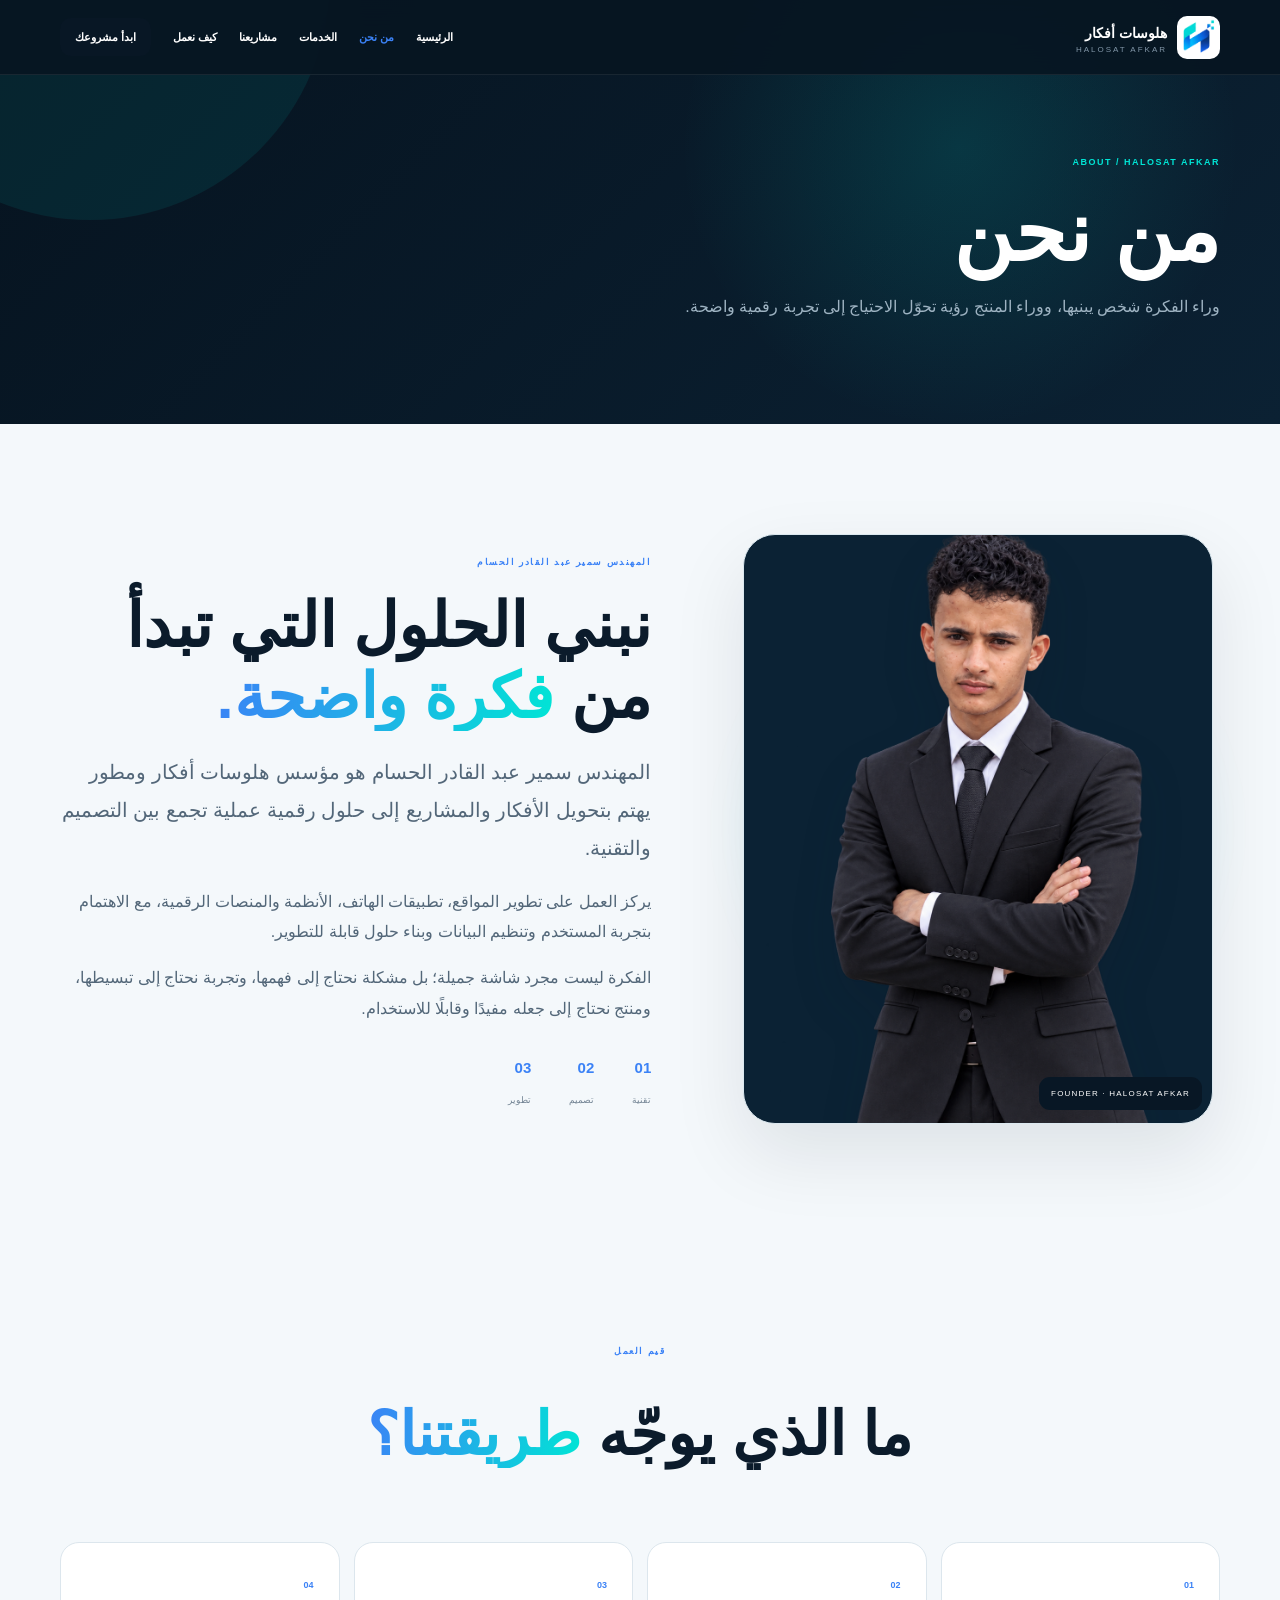
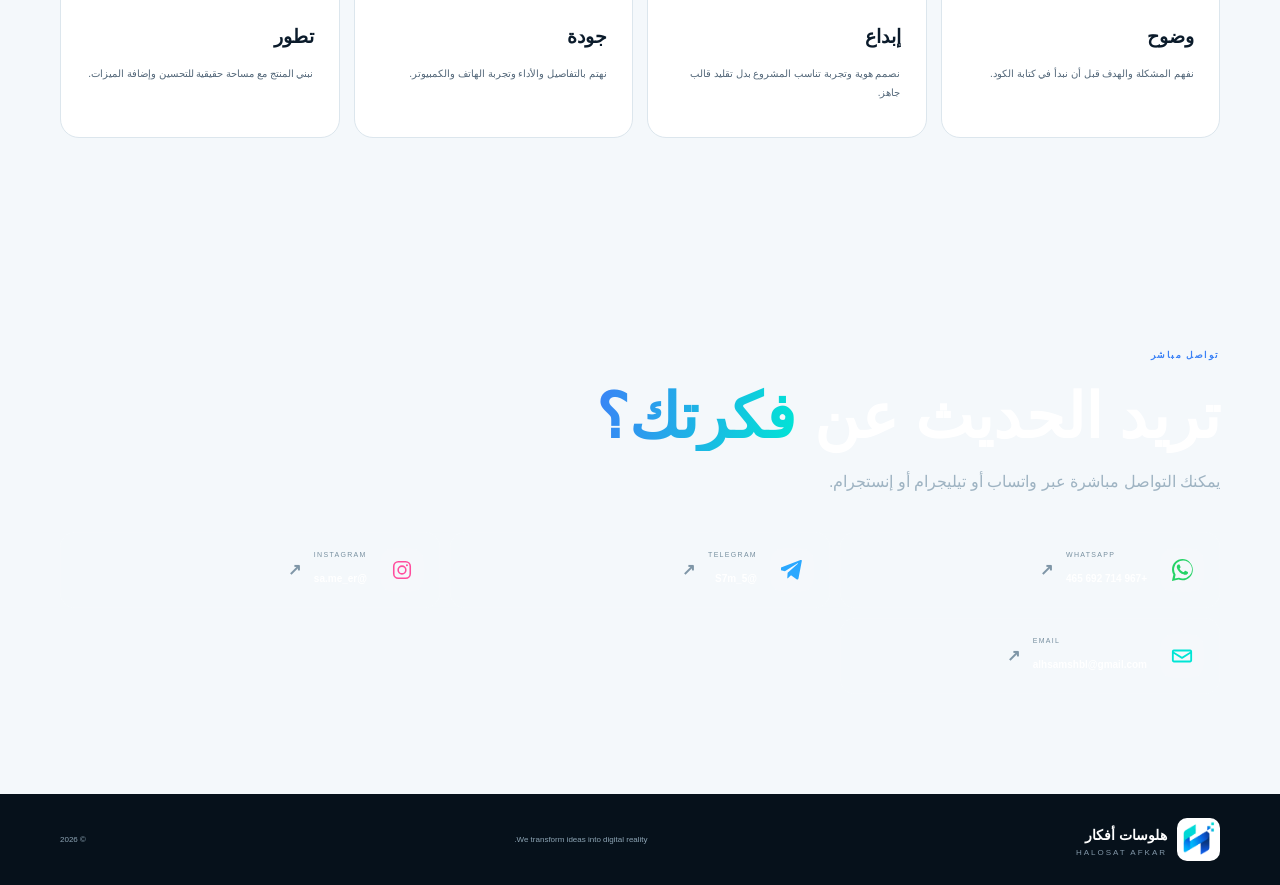
==== commit 6475ed39: "use official Halosat Afkar brand artwork" ====
--- a/about.html
+++ b/about.html
@@ -1,10 +1,10 @@
-<!doctype html><html lang="ar" dir="rtl"><head><meta charset="utf-8"><meta name="viewport" content="width=device-width,initial-scale=1"><meta name="theme-color" content="#081725"><meta name="description" content="من نحن — هلوسات أفكار، المهندس سمير عبد القادر الحسام."><title>من نحن | هلوسات أفكار</title><link rel="icon" href="assets/logo.svg"><link rel="stylesheet" href="pro-about.css"><link rel="stylesheet" href="showcase.css">
+<!doctype html><html lang="ar" dir="rtl"><head><meta charset="utf-8"><meta name="viewport" content="width=device-width,initial-scale=1"><meta name="theme-color" content="#081725"><meta name="description" content="من نحن — هلوسات أفكار، المهندس سمير عبد القادر الحسام."><title>من نحن | هلوسات أفكار</title><link rel="icon" href="assets/Sameer%20%281%29.png"><link rel="stylesheet" href="pro-about.css"><link rel="stylesheet" href="showcase.css">
 <style>.contact-icon{width:42px;height:42px;border-radius:13px;display:grid;place-items:center;flex:none}.contact-icon svg{width:22px;height:22px;fill:currentColor}.contact-icon.wa{background:#20c76a;color:#fff}.contact-icon.tg{background:#229ed9;color:#fff}.contact-icon.ig{background:linear-gradient(135deg,#8a3ab9,#fd1d1d,#fcb045);color:#fff}.contact-icon.ig svg{fill:none;stroke:currentColor;stroke-width:1.7}.contact-icon.ig .dot{fill:currentColor;stroke:none}.contact-icon.em{background:#3b82f6;color:#fff}.socials a{display:flex!important;align-items:center;gap:13px}.socials a small,.socials a b{display:block}.ah-socials a{display:flex!important;align-items:center;gap:13px}.brand-icon{width:44px!important;height:44px!important;display:grid!important;place-items:center!important;border-radius:13px!important;font-style:normal!important}.brand-icon svg{width:22px;height:22px;fill:currentColor}.brand-icon.ig svg{fill:none;stroke:currentColor;stroke-width:1.7}.brand-icon.ig .dot{fill:currentColor;stroke:none}</style></head><body>
-<header class="ah-header"><div class="ah-container ah-nav"><a class="ah-brand" href="index.html"><img src="assets/logo.svg" alt="هلوسات أفكار"><span><b>هلوسات أفكار</b><small>HALOSAT AFKAR</small></span></a><nav><a href="index.html">الرئيسية</a><a class="active" href="about.html">من نحن</a><a href="services.html">الخدمات</a><a href="projects.html">مشاريعنا</a><a href="process.html">كيف نعمل</a><a class="ah-cta" href="contact.html">ابدأ مشروعك</a></nav><button id="ahMenu">☰</button></div><div class="ah-mobile" id="ahMobile"><a href="index.html">الرئيسية</a><a href="about.html">من نحن</a><a href="services.html">الخدمات</a><a href="projects.html">مشاريعنا</a><a href="process.html">كيف نعمل</a><a href="contact.html">تواصل معنا</a></div></header>
+<header class="ah-header"><div class="ah-container ah-nav"><a class="ah-brand" href="index.html"><img src="assets/Sameer%20%281%29.png" alt="هلوسات أفكار"><span><b>هلوسات أفكار</b><small>HALOSAT AFKAR</small></span></a><nav><a href="index.html">الرئيسية</a><a class="active" href="about.html">من نحن</a><a href="services.html">الخدمات</a><a href="projects.html">مشاريعنا</a><a href="process.html">كيف نعمل</a><a class="ah-cta" href="contact.html">ابدأ مشروعك</a></nav><button id="ahMenu">☰</button></div><div class="ah-mobile" id="ahMobile"><a href="index.html">الرئيسية</a><a href="about.html">من نحن</a><a href="services.html">الخدمات</a><a href="projects.html">مشاريعنا</a><a href="process.html">كيف نعمل</a><a href="contact.html">تواصل معنا</a></div></header>
 <main>
 <section class="ah-hero"><div class="ah-container"><span>ABOUT / HALOSAT AFKAR</span><h1>من نحن</h1><p>وراء الفكرة شخص يبنيها، ووراء المنتج رؤية تحوّل الاحتياج إلى تجربة رقمية واضحة.</p></div></section>
 <section class="ah-section"><div class="ah-container ah-founder"><div class="ah-photo-wrap"><div class="ah-glow"></div><div class="ah-photo"><img src="assets/samir.png" alt="المهندس سمير عبد القادر الحسام" onerror="this.style.display='none';document.getElementById('photoFallback').style.display='grid'"><div id="photoFallback">س</div></div><label>FOUNDER · HALOSAT AFKAR</label></div><div class="ah-copy"><span class="ah-kicker">المهندس سمير عبد القادر الحسام</span><h2>نبني الحلول التي تبدأ من <em>فكرة واضحة.</em></h2><p class="lead">المهندس سمير عبد القادر الحسام هو مؤسس هلوسات أفكار ومطور يهتم بتحويل الأفكار والمشاريع إلى حلول رقمية عملية تجمع بين التصميم والتقنية.</p><p>يركز العمل على تطوير المواقع، تطبيقات الهاتف، الأنظمة والمنصات الرقمية، مع الاهتمام بتجربة المستخدم وتنظيم البيانات وبناء حلول قابلة للتطوير.</p><p>الفكرة ليست مجرد شاشة جميلة؛ بل مشكلة نحتاج إلى فهمها، وتجربة نحتاج إلى تبسيطها، ومنتج نحتاج إلى جعله مفيدًا وقابلًا للاستخدام.</p><div class="ah-stats"><div><b>01</b><small>تقنية</small></div><div><b>02</b><small>تصميم</small></div><div><b>03</b><small>تطوير</small></div></div></div></div></section>
 <section class="ah-section ah-values"><div class="ah-container"><div class="ah-center"><span class="ah-kicker">قيم العمل</span><h2>ما الذي يوجّه <em>طريقتنا؟</em></h2></div><div class="ah-grid"><article><b>01</b><h3>وضوح</h3><p>نفهم المشكلة والهدف قبل أن نبدأ في كتابة الكود.</p></article><article><b>02</b><h3>إبداع</h3><p>نصمم هوية وتجربة تناسب المشروع بدل تقليد قالب جاهز.</p></article><article><b>03</b><h3>جودة</h3><p>نهتم بالتفاصيل والأداء وتجربة الهاتف والكمبيوتر.</p></article><article><b>04</b><h3>تطور</h3><p>نبني المنتج مع مساحة حقيقية للتحسين وإضافة الميزات.</p></article></div></div></section>
 <section class="ah-section ah-contact"><div class="ah-container"><div class="ah-contact-head"><span class="ah-kicker">تواصل مباشر</span><h2>تريد الحديث عن <em>فكرتك؟</em></h2><p>يمكنك التواصل مباشرة عبر واتساب أو تيليجرام أو إنستجرام.</p></div><div class="ah-socials"><a href="https://wa.me/967714692465" target="_blank" rel="noopener"><i class="brand-icon wa"><svg viewBox="0 0 24 24" aria-hidden="true"><path d="M20.5 3.5A11.3 11.3 0 0 0 12.45 0C6.2 0 1.12 5.08 1.12 11.33c0 2 .52 3.88 1.5 5.53L1 24l7.3-1.58a11.3 11.3 0 0 0 4.15.79h.01c6.25 0 11.33-5.08 11.33-11.33 0-3.03-1.18-5.88-3.29-8.02ZM12.46 21.2h-.01a9.8 9.8 0 0 1-3.52-.65l-.5-.19-4.33.94.92-4.22-.2-.51a9.78 9.78 0 1 1 7.64 4.63Zm5.37-7.33c-.3-.15-1.77-.87-2.05-.97-.28-.1-.48-.15-.68.15-.2.3-.77.97-.94 1.17-.17.2-.35.22-.65.07-.3-.15-1.25-.46-2.38-1.46-.88-.78-1.47-1.74-1.64-2.04-.17-.3-.02-.46.13-.61.13-.13.3-.35.45-.52.15-.17.2-.3.3-.5.1-.2.05-.37-.03-.52-.07-.15-.68-1.64-.93-2.24-.24-.58-.49-.5-.68-.51h-.58c-.2 0-.52.07-.8.37-.28.3-1.05 1.03-1.05 2.51s1.08 2.91 1.23 3.11c.15.2 2.13 3.25 5.17 4.56.72.31 1.28.5 1.72.64.72.23 1.38.2 1.9.12.58-.09 1.77-.72 2.02-1.42.25-.7.25-1.3.17-1.42-.07-.12-.27-.2-.57-.35Z"/></svg></i><span><small>WHATSAPP</small><b>+967 714 692 465</b></span><strong>↗</strong></a><a href="https://t.me/S7m_5" target="_blank" rel="noopener"><i class="brand-icon tg"><svg viewBox="0 0 24 24" aria-hidden="true"><path d="M22.7 2.2 19.1 21c-.27 1.33-1.08 1.66-2.18 1.04l-6-4.42-2.9 2.79c-.32.32-.59.59-1.21.59l.43-6.1L18.35 5.1c.48-.43-.1-.67-.75-.24L4.27 13.48l-5.75-1.8c-1.25-.39-1.28-1.25.26-1.85L21.25 1.1c1.05-.39 1.97.24 1.45 1.1Z"/></svg></i><span><small>TELEGRAM</small><b>@S7m_5</b></span><strong>↗</strong></a><a href="https://www.instagram.com/sa.me_er?stkn=MWhzc2NwNXVzcnZ6Ng==" target="_blank" rel="noopener"><i class="brand-icon ig"><svg viewBox="0 0 24 24" aria-hidden="true"><rect x="3" y="3" width="18" height="18" rx="5"/><circle cx="12" cy="12" r="4.2"/><circle cx="17.4" cy="6.7" r="1.1" class="dot"/></svg></i><span><small>INSTAGRAM</small><b>@sa.me_er</b></span><strong>↗</strong></a><a href="mailto:alhsamshbl@gmail.com"><i class="brand-icon em"><svg viewBox="0 0 24 24" aria-hidden="true"><path d="M3 5h18a2 2 0 0 1 2 2v10a2 2 0 0 1-2 2H3a2 2 0 0 1-2-2V7a2 2 0 0 1 2-2Zm0 2v.25l9 5.6 9-5.6V7H3Zm18 10V9.62l-8.47 5.28a1 1 0 0 1-1.06 0L3 9.62V17h18Z"/></svg></i><span><small>EMAIL</small><b>alhsamshbl@gmail.com</b></span><strong>↗</strong></a></div></div></section>
-</main><footer><div class="ah-container ah-footer"><a class="ah-brand" href="index.html"><img src="assets/logo.svg" alt=""><span><b>هلوسات أفكار</b><small>HALOSAT AFKAR</small></span></a><span>We transform ideas into digital reality.</span><span>© <span id="year"></span></span></div></footer>
+</main><footer><div class="ah-container ah-footer"><a class="ah-brand" href="index.html"><img src="assets/Sameer%20%281%29.png" alt=""><span><b>هلوسات أفكار</b><small>HALOSAT AFKAR</small></span></a><span>We transform ideas into digital reality.</span><span>© <span id="year"></span></span></div></footer>
 <script>const m=document.getElementById('ahMenu'),mm=document.getElementById('ahMobile');m.onclick=()=>mm.classList.toggle('open');document.getElementById('year').textContent=new Date().getFullYear();</script><script src="showcase.js"></script></body></html>
--- a/pro-about.css
+++ b/pro-about.css
@@ -1 +1,14 @@
-*{box-sizing:border-box}html{scroll-behavior:smooth}body{margin:0;font-family:system-ui,-apple-system,"Segoe UI","Noto Sans Arabic",Tahoma,sans-serif;background:#f5f8fb;color:#081725;line-height:1.9}a{text-decoration:none;color:inherit}.ah-container{width:min(1160px,calc(100% - 30px));margin:auto}.ah-header{position:fixed;inset:0 0 auto;z-index:50;background:#ffffffed;backdrop-filter:blur(18px);border-bottom:1px solid #0817250d}.ah-nav{height:74px;display:flex;align-items:center;justify-content:space-between}.ah-brand{display:flex;align-items:center;gap:10px}.ah-brand img{width:43px;height:43px}.ah-brand b{display:block;font-size:14px}.ah-brand small{display:block;direction:ltr;letter-spacing:2px;color:#718292;font-size:8px;line-height:1}.ah-nav nav{display:flex;align-items:center;gap:22px;font-size:11px;font-weight:800}.ah-nav nav a:hover,.ah-nav nav .active{color:#3b82f6}.ah-cta{background:#081725;color:#fff!important;padding:9px 15px;border-radius:11px}.ah-nav button{display:none;width:40px;height:40px;border:1px solid #dce6ed;background:transparent;border-radius:11px}.ah-mobile{display:none}.ah-hero{padding:145px 0 85px;background:linear-gradient(135deg,#081725,#123349);color:#fff;position:relative;overflow:hidden}.ah-hero:after{content:"";position:absolute;width:480px;height:480px;border-radius:50%;left:-150px;top:-260px;background:#00e5d515}.ah-hero span,.ah-kicker{font-size:9px;letter-spacing:1.5px;font-weight:900;color:#3b82f6}.ah-hero span{color:#00e5d5}.ah-hero h1{font-size:clamp(52px,7vw,82px);line-height:1.05;margin:15px 0}.ah-hero p{max-width:680px;color:#9eb3c2;font-size:16px}.ah-section{padding:100px 0}.ah-founder{display:grid;grid-template-columns:.9fr 1.1fr;gap:85px;align-items:center}.ah-photo-wrap{height:610px;position:relative;display:grid;place-items:center}.ah-photo{height:590px;width:min(470px,100%);border-radius:32px;background:linear-gradient(160deg,#eafbf8,#edf3ff);border:1px solid #dbe8ef;box-shadow:0 30px 75px #08172518;position:relative;overflow:hidden;display:flex;align-items:flex-end;justify-content:center}.ah-photo img{width:100%;height:100%;object-fit:contain;object-position:center bottom;position:relative;z-index:2;filter:drop-shadow(0 25px 20px #08172522)}.ah-photo #photoFallback{display:none;place-items:center;width:220px;height:220px;border-radius:50%;border:1px solid #00e5d550;color:#00e5d5;font-size:80px;font-weight:900;background:#081725;position:absolute;top:120px}.ah-glow{position:absolute;width:420px;height:420px;border-radius:50%;background:#00e5d520;filter:blur(30px)}.ah-photo-wrap label{position:absolute;right:18px;bottom:24px;background:#081725;color:#fff;border-radius:11px;padding:9px 12px;font-size:8px;letter-spacing:1.2px;direction:ltr;z-index:4}.ah-copy h2{font-size:clamp(40px,5vw,62px);line-height:1.15;margin:15px 0}.ah-copy h2 em,.ah-center h2 em,.ah-contact h2 em{font-style:normal;background:linear-gradient(100deg,#3b82f6,#00e5d5);-webkit-background-clip:text;color:transparent}.ah-copy p{color:#6c7d8d}.ah-copy .lead{font-size:20px;line-height:1.9;color:#081725}.ah-stats{display:flex;gap:38px;margin-top:30px}.ah-stats b{display:block;color:#3b82f6;font-size:15px}.ah-stats small{font-size:9px;color:#718292}.ah-values{background:#fff}.ah-center{text-align:center;max-width:700px;margin:0 auto 50px}.ah-center h2{font-size:clamp(40px,5vw,60px);margin:14px 0}.ah-grid{display:grid;grid-template-columns:repeat(4,1fr);gap:14px}.ah-grid article{padding:25px;border:1px solid #dce6ed;border-radius:19px;background:#fff;transition:.3s}.ah-grid article:hover{transform:translateY(-6px);box-shadow:0 20px 45px #08172510}.ah-grid b{font-size:9px;color:#3b82f6}.ah-grid h3{margin:20px 0 5px}.ah-grid p{font-size:10px;color:#6c7d8d}.ah-contact{background:#081725;color:#fff}.ah-contact h2{font-size:clamp(42px,5vw,62px);line-height:1.1;margin:14px 0}.ah-contact p{color:#9eb3c2}.ah-socials{display:grid;grid-template-columns:repeat(3,1fr);gap:10px;margin-top:35px}.ah-socials a{display:grid;grid-template-columns:44px 1fr 16px;gap:11px;align-items:center;padding:15px;border:1px solid #ffffff14;background:#ffffff06;border-radius:15px;transition:.25s}.ah-socials a:hover{transform:translateY(-4px);border-color:#00e5d54a}.ah-socials i{font-style:normal;width:38px;height:38px;border-radius:11px;background:#ffffff0b;color:#00e5d5;display:grid;place-items:center;font-size:20px}.ah-socials small{display:block;font-size:7px;letter-spacing:1.3px;color:#7890a0;direction:ltr}.ah-socials b{font-size:10px}.ah-socials strong{color:#7f96a7}footer{background:#06111b;color:#8da4b4;padding:24px 0}.ah-footer{display:flex;align-items:center;justify-content:space-between;font-size:8px}.ah-footer .ah-brand b{color:#fff}@media(max-width:900px){.ah-nav nav{display:none}.ah-nav button{display:block}.ah-mobile.open{display:grid;position:absolute;top:74px;right:15px;left:15px;background:#fff;border:1px solid #dce6ed;border-radius:15px;padding:8px;box-shadow:0 20px 50px #08172514}.ah-mobile a{padding:11px;font-size:11px;font-weight:800}.ah-founder{grid-template-columns:1fr;gap:45px}.ah-grid{grid-template-columns:1fr 1fr}.ah-socials{grid-template-columns:1fr}.ah-footer{display:grid;gap:10px}}@media(max-width:600px){.ah-container{width:calc(100% - 24px)}.ah-hero{padding:115px 0 65px}.ah-hero h1{font-size:51px}.ah-section{padding:75px 0}.ah-photo-wrap{height:500px}.ah-photo{height:490px}.ah-copy h2{font-size:40px}.ah-copy .lead{font-size:18px}.ah-grid{grid-template-columns:1fr}.ah-socials a{grid-template-columns:42px 1fr 15px}.ah-footer{font-size:8px}}.brand-icon{font-size:10px!important;font-weight:900;letter-spacing:.5px}.ah-socials a:nth-child(1) .brand-icon{color:#25d366}.ah-socials a:nth-child(2) .brand-icon{color:#2aa8ff}.ah-socials a:nth-child(3) .brand-icon{color:#ff4d9d}+*{box-sizing:border-box}html{scroll-behavior:smooth}body{margin:0;font-family:system-ui,-apple-system,"Segoe UI","Noto Sans Arabic",Tahoma,sans-serif;background:#f5f8fb;color:#081725;line-height:1.9}a{text-decoration:none;color:inherit}.ah-container{width:min(1160px,calc(100% - 30px));margin:auto}.ah-header{position:fixed;inset:0 0 auto;z-index:50;background:#ffffffed;backdrop-filter:blur(18px);border-bottom:1px solid #0817250d}.ah-nav{height:74px;display:flex;align-items:center;justify-content:space-between}.ah-brand{display:flex;align-items:center;gap:10px}.ah-brand img{width:43px;height:43px}.ah-brand b{display:block;font-size:14px}.ah-brand small{display:block;direction:ltr;letter-spacing:2px;color:#718292;font-size:8px;line-height:1}.ah-nav nav{display:flex;align-items:center;gap:22px;font-size:11px;font-weight:800}.ah-nav nav a:hover,.ah-nav nav .active{color:#3b82f6}.ah-cta{background:#081725;color:#fff!important;padding:9px 15px;border-radius:11px}.ah-nav button{display:none;width:40px;height:40px;border:1px solid #dce6ed;background:transparent;border-radius:11px}.ah-mobile{display:none}.ah-hero{padding:145px 0 85px;background:linear-gradient(135deg,#081725,#123349);color:#fff;position:relative;overflow:hidden}.ah-hero:after{content:"";position:absolute;width:480px;height:480px;border-radius:50%;left:-150px;top:-260px;background:#00e5d515}.ah-hero span,.ah-kicker{font-size:9px;letter-spacing:1.5px;font-weight:900;color:#3b82f6}.ah-hero span{color:#00e5d5}.ah-hero h1{font-size:clamp(52px,7vw,82px);line-height:1.05;margin:15px 0}.ah-hero p{max-width:680px;color:#9eb3c2;font-size:16px}.ah-section{padding:100px 0}.ah-founder{display:grid;grid-template-columns:.9fr 1.1fr;gap:85px;align-items:center}.ah-photo-wrap{height:610px;position:relative;display:grid;place-items:center}.ah-photo{height:590px;width:min(470px,100%);border-radius:32px;background:linear-gradient(160deg,#eafbf8,#edf3ff);border:1px solid #dbe8ef;box-shadow:0 30px 75px #08172518;position:relative;overflow:hidden;display:flex;align-items:flex-end;justify-content:center}.ah-photo img{width:100%;height:100%;object-fit:contain;object-position:center bottom;position:relative;z-index:2;filter:drop-shadow(0 25px 20px #08172522)}.ah-photo #photoFallback{display:none;place-items:center;width:220px;height:220px;border-radius:50%;border:1px solid #00e5d550;color:#00e5d5;font-size:80px;font-weight:900;background:#081725;position:absolute;top:120px}.ah-glow{position:absolute;width:420px;height:420px;border-radius:50%;background:#00e5d520;filter:blur(30px)}.ah-photo-wrap label{position:absolute;right:18px;bottom:24px;background:#081725;color:#fff;border-radius:11px;padding:9px 12px;font-size:8px;letter-spacing:1.2px;direction:ltr;z-index:4}.ah-copy h2{font-size:clamp(40px,5vw,62px);line-height:1.15;margin:15px 0}.ah-copy h2 em,.ah-center h2 em,.ah-contact h2 em{font-style:normal;background:linear-gradient(100deg,#3b82f6,#00e5d5);-webkit-background-clip:text;color:transparent}.ah-copy p{color:#6c7d8d}.ah-copy .lead{font-size:20px;line-height:1.9;color:#081725}.ah-stats{display:flex;gap:38px;margin-top:30px}.ah-stats b{display:block;color:#3b82f6;font-size:15px}.ah-stats small{font-size:9px;color:#718292}.ah-values{background:#fff}.ah-center{text-align:center;max-width:700px;margin:0 auto 50px}.ah-center h2{font-size:clamp(40px,5vw,60px);margin:14px 0}.ah-grid{display:grid;grid-template-columns:repeat(4,1fr);gap:14px}.ah-grid article{padding:25px;border:1px solid #dce6ed;border-radius:19px;background:#fff;transition:.3s}.ah-grid article:hover{transform:translateY(-6px);box-shadow:0 20px 45px #08172510}.ah-grid b{font-size:9px;color:#3b82f6}.ah-grid h3{margin:20px 0 5px}.ah-grid p{font-size:10px;color:#6c7d8d}.ah-contact{background:#081725;color:#fff}.ah-contact h2{font-size:clamp(42px,5vw,62px);line-height:1.1;margin:14px 0}.ah-contact p{color:#9eb3c2}.ah-socials{display:grid;grid-template-columns:repeat(3,1fr);gap:10px;margin-top:35px}.ah-socials a{display:grid;grid-template-columns:44px 1fr 16px;gap:11px;align-items:center;padding:15px;border:1px solid #ffffff14;background:#ffffff06;border-radius:15px;transition:.25s}.ah-socials a:hover{transform:translateY(-4px);border-color:#00e5d54a}.ah-socials i{font-style:normal;width:38px;height:38px;border-radius:11px;background:#ffffff0b;color:#00e5d5;display:grid;place-items:center;font-size:20px}.ah-socials small{display:block;font-size:7px;letter-spacing:1.3px;color:#7890a0;direction:ltr}.ah-socials b{font-size:10px}.ah-socials strong{color:#7f96a7}footer{background:#06111b;color:#8da4b4;padding:24px 0}.ah-footer{display:flex;align-items:center;justify-content:space-between;font-size:8px}.ah-footer .ah-brand b{color:#fff}@media(max-width:900px){.ah-nav nav{display:none}.ah-nav button{display:block}.ah-mobile.open{display:grid;position:absolute;top:74px;right:15px;left:15px;background:#fff;border:1px solid #dce6ed;border-radius:15px;padding:8px;box-shadow:0 20px 50px #08172514}.ah-mobile a{padding:11px;font-size:11px;font-weight:800}.ah-founder{grid-template-columns:1fr;gap:45px}.ah-grid{grid-template-columns:1fr 1fr}.ah-socials{grid-template-columns:1fr}.ah-footer{display:grid;gap:10px}}@media(max-width:600px){.ah-container{width:calc(100% - 24px)}.ah-hero{padding:115px 0 65px}.ah-hero h1{font-size:51px}.ah-section{padding:75px 0}.ah-photo-wrap{height:500px}.ah-photo{height:490px}.ah-copy h2{font-size:40px}.ah-copy .lead{font-size:18px}.ah-grid{grid-template-columns:1fr}.ah-socials a{grid-template-columns:42px 1fr 15px}.ah-footer{font-size:8px}}.brand-icon{font-size:10px!important;font-weight:900;letter-spacing:.5px}.ah-socials a:nth-child(1) .brand-icon{color:#25d366}.ah-socials a:nth-child(2) .brand-icon{color:#2aa8ff}.ah-socials a:nth-child(3) .brand-icon{color:#ff4d9d}
+
+/* HALOSAT AFKAR — typography & contrast polish */
+@import url('https://fonts.googleapis.com/css2?family=Cairo:wght@400;500;600;700;800;900&display=swap');
+html,body,input,textarea,select,button{font-family:'Cairo',Tahoma,Arial,sans-serif!important}
+body{font-weight:500;letter-spacing:0}
+h1,h2,h3,h4,h5,h6,.brand b,.pg-brand b,.ah-brand b,.btn,.show-btn,.pg-btn,.pg-cta,.ah-cta,.links,.pg-links,.ah-nav nav{font-family:'Cairo',Tahoma,Arial,sans-serif!important;font-weight:800}
+p,.lead,.pg-copy p,.pg-card p,.pg-detail p,.ah-copy p,.ah-grid p,.process-line p,.service-card p,.project-copy p{font-weight:500}
+/* Never use white text on light surfaces */
+.section:not(.projects-show):not(.founder-show):not(.final-cta),.services-show,.section-row,.service-card,.pg-section:not(.pg-dark-section),.pg-card,.pg-detail,.pg-form,.ah-section:not(.ah-contact),.ah-values,.ah-grid article{color:#0b1b2b}
+.section:not(.projects-show):not(.founder-show):not(.final-cta) p,.services-show p,.service-card p,.pg-section:not(.pg-dark-section) p,.pg-card p,.pg-detail p,.ah-section:not(.ah-contact) p,.ah-grid article p{color:#536779}
+.section:not(.projects-show):not(.founder-show):not(.final-cta) h1,.section:not(.projects-show):not(.founder-show):not(.final-cta) h2,.section:not(.projects-show):not(.founder-show):not(.final-cta) h3,.services-show h2,.services-show h3,.pg-section:not(.pg-dark-section) h2,.pg-section:not(.pg-dark-section) h3,.ah-section:not(.ah-contact) h2,.ah-section:not(.ah-contact) h3{color:#0b1b2b}
+/* Real brand artwork */
+.brand img,.pg-brand img,.ah-brand img{object-fit:contain;background:#fff;border-radius:10px;padding:2px}
--- a/showcase.css
+++ b/showcase.css
@@ -3,3 +3,17 @@
 .hero{min-height:790px;padding:150px 0 90px;background:radial-gradient(circle at 75% 35%,#00e5d522,transparent 28%),linear-gradient(135deg,#06131f,#0b2133)!important;color:#fff}.hero-grid{grid-template-columns:1fr 1fr;gap:55px}.hero h1{font-size:clamp(55px,7vw,92px);color:#fff}.hero .lead{color:#9eb2c1}.hero .kicker,.work .kicker{color:var(--sc)}.hero .primary{background:linear-gradient(90deg,var(--sc),var(--sb));color:#04121c;border:0}.visual:before{border-color:#00e5d518}.visual:after{border-color:#3b82f61c}.logo-card{background:#0b1b2be8;border-color:#ffffff18;color:#fff}.logo-card small{color:#8fa5b4}.strip{background:#00e5d5;color:#071521}.strip .stats span{color:#214450}.work{background:#071521}.project{background:#0d2233;color:#fff;border:1px solid #ffffff10}.project.big{background:#10283a}.project .pbody p{color:#8fa5b5}.mock{height:230px;overflow:hidden}.mock img{width:100%;height:100%;object-fit:cover}.profile{background:#0b2234;border:1px solid #ffffff12}.profile .avatar{width:100%;height:100%;border-radius:0;border:0;background:transparent}.profile .avatar img{width:100%;height:100%;object-fit:cover}.credentials,.skills{background:#f4f8fb}.contact{background:#071521}.contact .primary{background:linear-gradient(90deg,var(--sc),var(--sb));color:#071521;border:0}.pg-header{background:#071521e8!important;border-color:#ffffff12!important}.pg-brand b,.pg-links a{color:#fff}.pg-brand small{color:#8297a8}.pg-hero{background:radial-gradient(circle at 75% 35%,#00e5d522,transparent 28%),linear-gradient(135deg,#06131f,#0b2133)!important}.pg-hero h1{color:#fff}.pg-project{background:#0d2233;color:#fff;border-color:#ffffff10}.pg-visual{background:#071521!important}.pg-copy p{color:#91a7b7}.pg-copy h2{color:#fff}.pg-mock{overflow:hidden}.pg-mock img{width:100%;height:100%;object-fit:cover}.ah-header{background:#071521e8!important;border-color:#ffffff12!important}.ah-brand b,.ah-header nav a{color:#fff}.ah-brand small{color:#8297a8}.ah-hero{background:radial-gradient(circle at 75% 35%,#00e5d522,transparent 28%),linear-gradient(135deg,#06131f,#0b2133)!important}.ah-hero h1{color:#fff}.ah-section{background:#f4f8fb}.ah-photo{background:#0b2234!important;overflow:hidden}.ah-photo img{width:100%;height:100%;object-fit:cover}.ah-photo #photoFallback{display:none!important}
 @media(max-width:900px){.hero-grid,.founder-grid,.credentials-grid,.contact-grid{grid-template-columns:1fr}.hero{padding-top:125px}.profile{min-height:430px}.mock{height:230px}.pg-project,.pg-contact{grid-template-columns:1fr}.pg-visual{min-height:330px}.ah-founder{grid-template-columns:1fr}}
 @media(max-width:600px){.hero h1{font-size:52px}.hero{padding:125px 0 65px}.visual{min-height:410px}.logo-card{width:250px;height:290px}.profile{min-height:410px}.mock{height:220px}.socials{grid-template-columns:1fr 1fr}}
+
+
+/* HALOSAT AFKAR — typography & contrast polish */
+@import url('https://fonts.googleapis.com/css2?family=Cairo:wght@400;500;600;700;800;900&display=swap');
+html,body,input,textarea,select,button{font-family:'Cairo',Tahoma,Arial,sans-serif!important}
+body{font-weight:500;letter-spacing:0}
+h1,h2,h3,h4,h5,h6,.brand b,.pg-brand b,.ah-brand b,.btn,.show-btn,.pg-btn,.pg-cta,.ah-cta,.links,.pg-links,.ah-nav nav{font-family:'Cairo',Tahoma,Arial,sans-serif!important;font-weight:800}
+p,.lead,.pg-copy p,.pg-card p,.pg-detail p,.ah-copy p,.ah-grid p,.process-line p,.service-card p,.project-copy p{font-weight:500}
+/* Never use white text on light surfaces */
+.section:not(.projects-show):not(.founder-show):not(.final-cta),.services-show,.section-row,.service-card,.pg-section:not(.pg-dark-section),.pg-card,.pg-detail,.pg-form,.ah-section:not(.ah-contact),.ah-values,.ah-grid article{color:#0b1b2b}
+.section:not(.projects-show):not(.founder-show):not(.final-cta) p,.services-show p,.service-card p,.pg-section:not(.pg-dark-section) p,.pg-card p,.pg-detail p,.ah-section:not(.ah-contact) p,.ah-grid article p{color:#536779}
+.section:not(.projects-show):not(.founder-show):not(.final-cta) h1,.section:not(.projects-show):not(.founder-show):not(.final-cta) h2,.section:not(.projects-show):not(.founder-show):not(.final-cta) h3,.services-show h2,.services-show h3,.pg-section:not(.pg-dark-section) h2,.pg-section:not(.pg-dark-section) h3,.ah-section:not(.ah-contact) h2,.ah-section:not(.ah-contact) h3{color:#0b1b2b}
+/* Real brand artwork */
+.brand img,.pg-brand img,.ah-brand img{object-fit:contain;background:#fff;border-radius:10px;padding:2px}
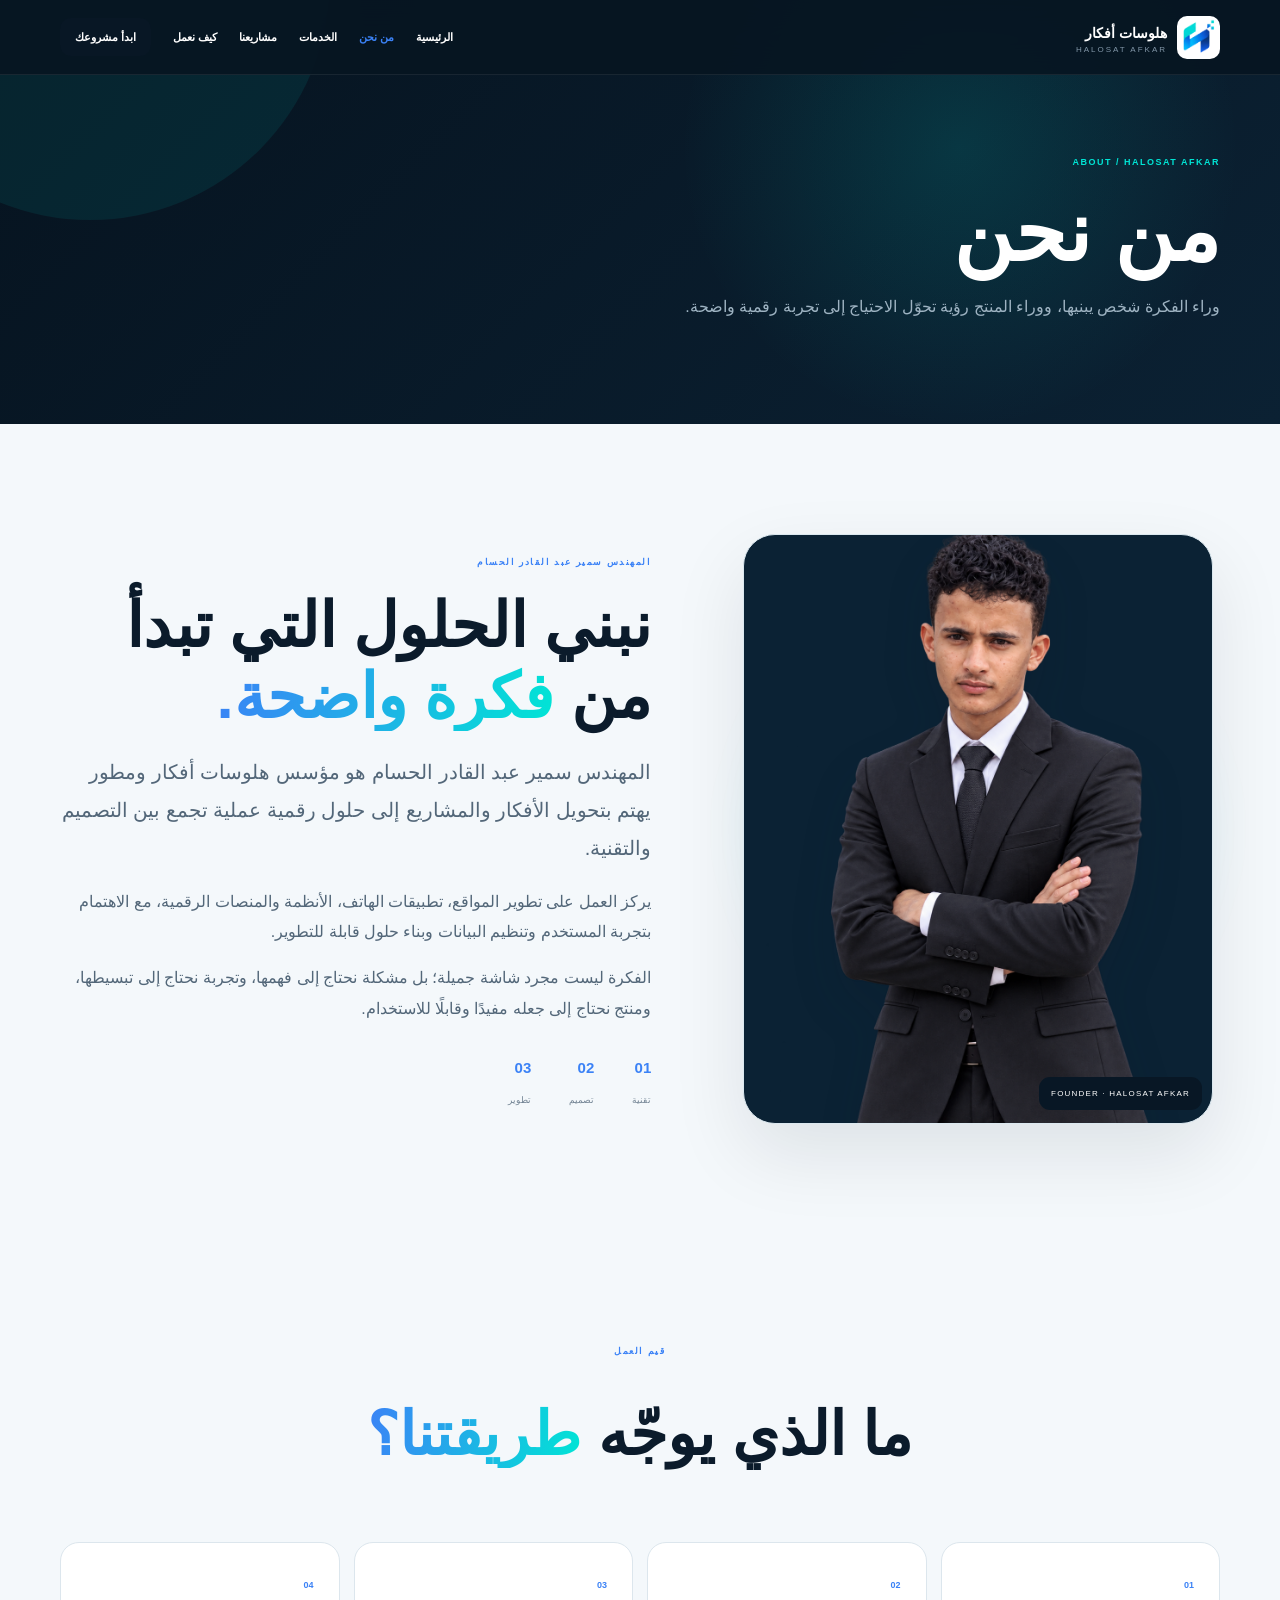
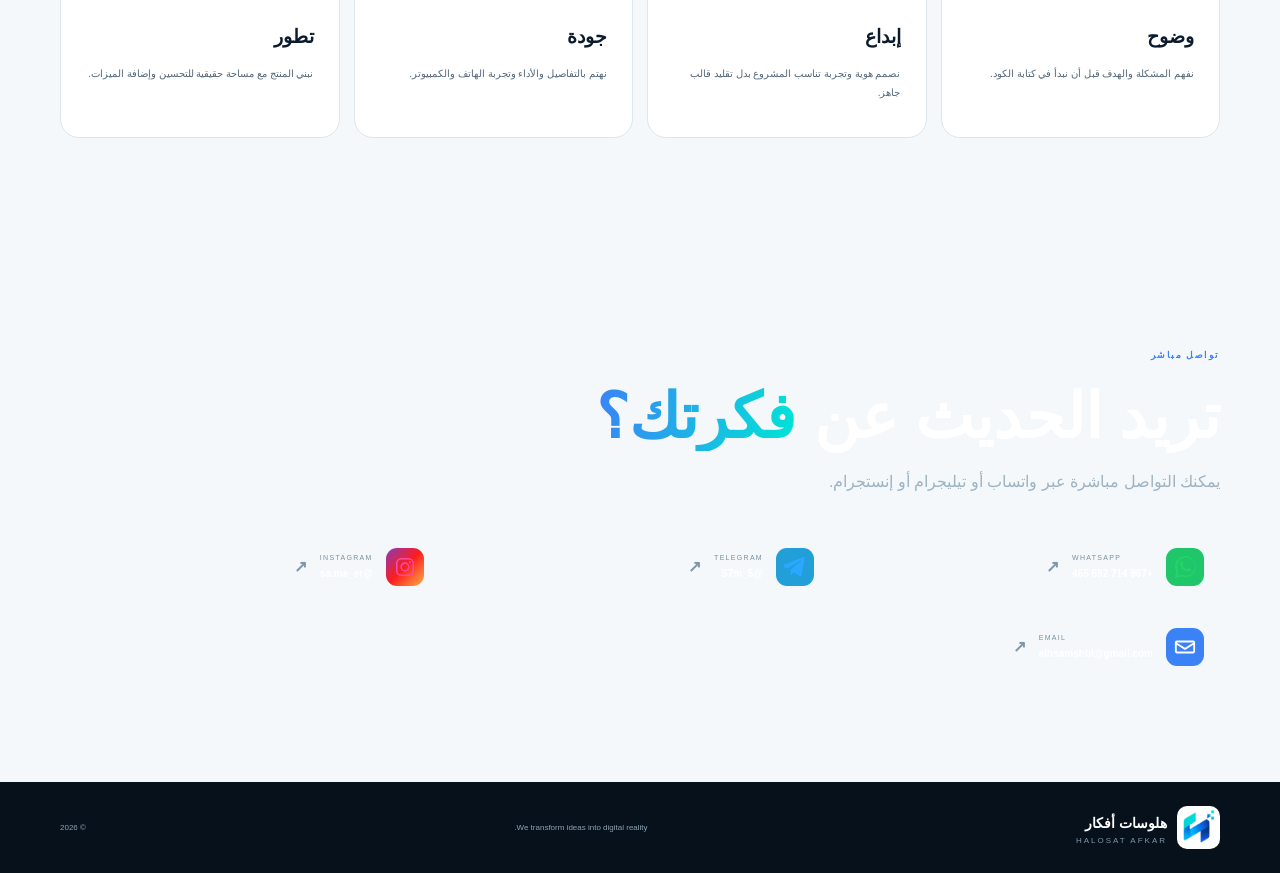
==== commit 2ed30f88: "Move social icon styling to shared CSS" ====
--- a/about.html
+++ b/about.html
@@ -1,10 +1,10 @@
-<!doctype html><html lang="ar" dir="rtl"><head><meta charset="utf-8"><meta name="viewport" content="width=device-width,initial-scale=1"><meta name="theme-color" content="#081725"><meta name="description" content="من نحن — هلوسات أفكار، المهندس سمير عبد القادر الحسام."><title>من نحن | هلوسات أفكار</title><link rel="icon" href="assets/Sameer%20%281%29.png"><link rel="stylesheet" href="pro-about.css"><link rel="stylesheet" href="showcase.css">
-<style>.contact-icon{width:42px;height:42px;border-radius:13px;display:grid;place-items:center;flex:none}.contact-icon svg{width:22px;height:22px;fill:currentColor}.contact-icon.wa{background:#20c76a;color:#fff}.contact-icon.tg{background:#229ed9;color:#fff}.contact-icon.ig{background:linear-gradient(135deg,#8a3ab9,#fd1d1d,#fcb045);color:#fff}.contact-icon.ig svg{fill:none;stroke:currentColor;stroke-width:1.7}.contact-icon.ig .dot{fill:currentColor;stroke:none}.contact-icon.em{background:#3b82f6;color:#fff}.socials a{display:flex!important;align-items:center;gap:13px}.socials a small,.socials a b{display:block}.ah-socials a{display:flex!important;align-items:center;gap:13px}.brand-icon{width:44px!important;height:44px!important;display:grid!important;place-items:center!important;border-radius:13px!important;font-style:normal!important}.brand-icon svg{width:22px;height:22px;fill:currentColor}.brand-icon.ig svg{fill:none;stroke:currentColor;stroke-width:1.7}.brand-icon.ig .dot{fill:currentColor;stroke:none}</style></head><body>
-<header class="ah-header"><div class="ah-container ah-nav"><a class="ah-brand" href="index.html"><img src="assets/Sameer%20%281%29.png" alt="هلوسات أفكار"><span><b>هلوسات أفكار</b><small>HALOSAT AFKAR</small></span></a><nav><a href="index.html">الرئيسية</a><a class="active" href="about.html">من نحن</a><a href="services.html">الخدمات</a><a href="projects.html">مشاريعنا</a><a href="process.html">كيف نعمل</a><a class="ah-cta" href="contact.html">ابدأ مشروعك</a></nav><button id="ahMenu">☰</button></div><div class="ah-mobile" id="ahMobile"><a href="index.html">الرئيسية</a><a href="about.html">من نحن</a><a href="services.html">الخدمات</a><a href="projects.html">مشاريعنا</a><a href="process.html">كيف نعمل</a><a href="contact.html">تواصل معنا</a></div></header>
+<!doctype html><html lang="ar" dir="rtl"><head><meta charset="utf-8"><meta name="viewport" content="width=device-width,initial-scale=1"><meta name="theme-color" content="#081725"><title>من نحن | هلوسات أفكار</title><link rel="icon" href="assets/Sameer%20%281%29.png"><link rel="stylesheet" href="pro-about.css"><link rel="stylesheet" href="showcase.css">
+<meta name="description" content="تعرف على هلوسات أفكار، العلامة التقنية التي تحول الأفكار والمشكلات إلى مواقع وتطبيقات وأنظمة ومنصات رقمية."><meta property="og:title" content="من نحن | هلوسات أفكار"><meta property="og:description" content="تعرف على هلوسات أفكار، العلامة التقنية التي تحول الأفكار والمشكلات إلى مواقع وتطبيقات وأنظمة ومنصات رقمية."><meta property="og:type" content="website"><meta property="og:url" content="https://halosat-afkar-1jm1qvdj4-alhosamesameer-sys.vercel.app/about.html"><meta property="og:image" content="https://halosat-afkar-1jm1qvdj4-alhosamesameer-sys.vercel.app/assets/Sameer%20%282%29.png"><meta name="twitter:card" content="summary_large_image"><meta name="twitter:title" content="من نحن | هلوسات أفكار"><meta name="twitter:description" content="تعرف على هلوسات أفكار، العلامة التقنية التي تحول الأفكار والمشكلات إلى مواقع وتطبيقات وأنظمة ومنصات رقمية."><meta name="twitter:image" content="https://halosat-afkar-1jm1qvdj4-alhosamesameer-sys.vercel.app/assets/Sameer%20%282%29.png"><link rel="canonical" href="https://halosat-afkar-1jm1qvdj4-alhosamesameer-sys.vercel.app/about.html"><link rel="icon" type="image/svg+xml" href="assets/logo.svg"><link rel="apple-touch-icon" href="assets/logo.svg"><link rel="stylesheet" href="site.css"><link rel="manifest" href="site.webmanifest"></head><body>
+<header class="ah-header"><div class="ah-container ah-nav"><a class="ah-brand" href="index.html"><img src="assets/Sameer%20%281%29.png" alt="هلوسات أفكار"><span><b>هلوسات أفكار</b><small>HALOSAT AFKAR</small></span></a><nav><a href="index.html">الرئيسية</a><a class="active" href="about.html">من نحن</a><a href="services.html">الخدمات</a><a href="projects.html">مشاريعنا</a><a href="process.html">كيف نعمل</a><a class="ah-cta" href="contact.html">ابدأ مشروعك</a></nav><button id="siteMenu">☰</button></div><div class="ah-mobile" id="siteMobile"><a href="index.html">الرئيسية</a><a href="about.html">من نحن</a><a href="services.html">الخدمات</a><a href="projects.html">مشاريعنا</a><a href="process.html">كيف نعمل</a><a href="contact.html">تواصل معنا</a></div></header>
 <main>
 <section class="ah-hero"><div class="ah-container"><span>ABOUT / HALOSAT AFKAR</span><h1>من نحن</h1><p>وراء الفكرة شخص يبنيها، ووراء المنتج رؤية تحوّل الاحتياج إلى تجربة رقمية واضحة.</p></div></section>
 <section class="ah-section"><div class="ah-container ah-founder"><div class="ah-photo-wrap"><div class="ah-glow"></div><div class="ah-photo"><img src="assets/samir.png" alt="المهندس سمير عبد القادر الحسام" onerror="this.style.display='none';document.getElementById('photoFallback').style.display='grid'"><div id="photoFallback">س</div></div><label>FOUNDER · HALOSAT AFKAR</label></div><div class="ah-copy"><span class="ah-kicker">المهندس سمير عبد القادر الحسام</span><h2>نبني الحلول التي تبدأ من <em>فكرة واضحة.</em></h2><p class="lead">المهندس سمير عبد القادر الحسام هو مؤسس هلوسات أفكار ومطور يهتم بتحويل الأفكار والمشاريع إلى حلول رقمية عملية تجمع بين التصميم والتقنية.</p><p>يركز العمل على تطوير المواقع، تطبيقات الهاتف، الأنظمة والمنصات الرقمية، مع الاهتمام بتجربة المستخدم وتنظيم البيانات وبناء حلول قابلة للتطوير.</p><p>الفكرة ليست مجرد شاشة جميلة؛ بل مشكلة نحتاج إلى فهمها، وتجربة نحتاج إلى تبسيطها، ومنتج نحتاج إلى جعله مفيدًا وقابلًا للاستخدام.</p><div class="ah-stats"><div><b>01</b><small>تقنية</small></div><div><b>02</b><small>تصميم</small></div><div><b>03</b><small>تطوير</small></div></div></div></div></section>
 <section class="ah-section ah-values"><div class="ah-container"><div class="ah-center"><span class="ah-kicker">قيم العمل</span><h2>ما الذي يوجّه <em>طريقتنا؟</em></h2></div><div class="ah-grid"><article><b>01</b><h3>وضوح</h3><p>نفهم المشكلة والهدف قبل أن نبدأ في كتابة الكود.</p></article><article><b>02</b><h3>إبداع</h3><p>نصمم هوية وتجربة تناسب المشروع بدل تقليد قالب جاهز.</p></article><article><b>03</b><h3>جودة</h3><p>نهتم بالتفاصيل والأداء وتجربة الهاتف والكمبيوتر.</p></article><article><b>04</b><h3>تطور</h3><p>نبني المنتج مع مساحة حقيقية للتحسين وإضافة الميزات.</p></article></div></div></section>
 <section class="ah-section ah-contact"><div class="ah-container"><div class="ah-contact-head"><span class="ah-kicker">تواصل مباشر</span><h2>تريد الحديث عن <em>فكرتك؟</em></h2><p>يمكنك التواصل مباشرة عبر واتساب أو تيليجرام أو إنستجرام.</p></div><div class="ah-socials"><a href="https://wa.me/967714692465" target="_blank" rel="noopener"><i class="brand-icon wa"><svg viewBox="0 0 24 24" aria-hidden="true"><path d="M20.5 3.5A11.3 11.3 0 0 0 12.45 0C6.2 0 1.12 5.08 1.12 11.33c0 2 .52 3.88 1.5 5.53L1 24l7.3-1.58a11.3 11.3 0 0 0 4.15.79h.01c6.25 0 11.33-5.08 11.33-11.33 0-3.03-1.18-5.88-3.29-8.02ZM12.46 21.2h-.01a9.8 9.8 0 0 1-3.52-.65l-.5-.19-4.33.94.92-4.22-.2-.51a9.78 9.78 0 1 1 7.64 4.63Zm5.37-7.33c-.3-.15-1.77-.87-2.05-.97-.28-.1-.48-.15-.68.15-.2.3-.77.97-.94 1.17-.17.2-.35.22-.65.07-.3-.15-1.25-.46-2.38-1.46-.88-.78-1.47-1.74-1.64-2.04-.17-.3-.02-.46.13-.61.13-.13.3-.35.45-.52.15-.17.2-.3.3-.5.1-.2.05-.37-.03-.52-.07-.15-.68-1.64-.93-2.24-.24-.58-.49-.5-.68-.51h-.58c-.2 0-.52.07-.8.37-.28.3-1.05 1.03-1.05 2.51s1.08 2.91 1.23 3.11c.15.2 2.13 3.25 5.17 4.56.72.31 1.28.5 1.72.64.72.23 1.38.2 1.9.12.58-.09 1.77-.72 2.02-1.42.25-.7.25-1.3.17-1.42-.07-.12-.27-.2-.57-.35Z"/></svg></i><span><small>WHATSAPP</small><b>+967 714 692 465</b></span><strong>↗</strong></a><a href="https://t.me/S7m_5" target="_blank" rel="noopener"><i class="brand-icon tg"><svg viewBox="0 0 24 24" aria-hidden="true"><path d="M22.7 2.2 19.1 21c-.27 1.33-1.08 1.66-2.18 1.04l-6-4.42-2.9 2.79c-.32.32-.59.59-1.21.59l.43-6.1L18.35 5.1c.48-.43-.1-.67-.75-.24L4.27 13.48l-5.75-1.8c-1.25-.39-1.28-1.25.26-1.85L21.25 1.1c1.05-.39 1.97.24 1.45 1.1Z"/></svg></i><span><small>TELEGRAM</small><b>@S7m_5</b></span><strong>↗</strong></a><a href="https://www.instagram.com/sa.me_er?stkn=MWhzc2NwNXVzcnZ6Ng==" target="_blank" rel="noopener"><i class="brand-icon ig"><svg viewBox="0 0 24 24" aria-hidden="true"><rect x="3" y="3" width="18" height="18" rx="5"/><circle cx="12" cy="12" r="4.2"/><circle cx="17.4" cy="6.7" r="1.1" class="dot"/></svg></i><span><small>INSTAGRAM</small><b>@sa.me_er</b></span><strong>↗</strong></a><a href="mailto:alhsamshbl@gmail.com"><i class="brand-icon em"><svg viewBox="0 0 24 24" aria-hidden="true"><path d="M3 5h18a2 2 0 0 1 2 2v10a2 2 0 0 1-2 2H3a2 2 0 0 1-2-2V7a2 2 0 0 1 2-2Zm0 2v.25l9 5.6 9-5.6V7H3Zm18 10V9.62l-8.47 5.28a1 1 0 0 1-1.06 0L3 9.62V17h18Z"/></svg></i><span><small>EMAIL</small><b>alhsamshbl@gmail.com</b></span><strong>↗</strong></a></div></div></section>
 </main><footer><div class="ah-container ah-footer"><a class="ah-brand" href="index.html"><img src="assets/Sameer%20%281%29.png" alt=""><span><b>هلوسات أفكار</b><small>HALOSAT AFKAR</small></span></a><span>We transform ideas into digital reality.</span><span>© <span id="year"></span></span></div></footer>
-<script>const m=document.getElementById('ahMenu'),mm=document.getElementById('ahMobile');m.onclick=()=>mm.classList.toggle('open');document.getElementById('year').textContent=new Date().getFullYear();</script><script src="showcase.js"></script></body></html>+<script src="script.js"></script></body></html>
--- a/site.css
+++ b/site.css
@@ -0,0 +1,26 @@
+/* Shared site utilities */
+html{scroll-behavior:smooth}body{overflow-x:hidden}body.menu-open{overflow:hidden}
+img{max-width:100%;height:auto}button,a,input,textarea,select{touch-action:manipulation}
+button:focus-visible,a:focus-visible,input:focus-visible,textarea:focus-visible,select:focus-visible{outline:3px solid #00e5d5;outline-offset:3px}
+.site-skip{position:absolute;top:-100px;right:16px;z-index:9999;background:#00e5d5;color:#071521;padding:10px 14px;border-radius:10px;font-weight:800}.site-skip:focus{top:12px}
+.service-cta{display:inline-flex!important;align-items:center;justify-content:center;min-height:44px}
+.pg-card ul,.case-list{margin:14px 0;padding-right:20px;color:#536779;line-height:2}.pg-card li,.case-list li{margin:3px 0}
+.service-detail{margin:18px 0;padding-top:16px;border-top:1px solid #dce6ed}.service-detail strong{display:block;margin:8px 0 4px;color:#0b1b2b}
+.project-meta{display:flex;flex-wrap:wrap;gap:7px;margin:15px 0}.project-meta span{font-size:11px;padding:6px 10px;border-radius:999px;background:#eef5f8;color:#3b5870}
+.case-study{display:grid;gap:18px}.case-study-card{background:#fff;border:1px solid #dce6ed;border-radius:22px;padding:28px}.case-study-card h2{margin-top:8px}.case-study-card p{color:#5b7080;line-height:2}
+.case-study-card.dark{background:#071521;color:#fff;border-color:#ffffff12}.case-study-card.dark p{color:#a5b8c5}
+.case-actions{display:flex;flex-wrap:wrap;gap:10px;margin-top:18px}.case-actions a{display:inline-flex;align-items:center;justify-content:center;min-height:44px;padding:10px 16px;border-radius:12px;font-weight:800}.case-actions .primary{background:#00e5d5;color:#071521}.case-actions .secondary{border:1px solid #cddbe4;color:#0b1b2b}
+.pg-form input,.pg-form textarea,.pg-form select{font:inherit}.pg-form textarea{min-height:150px;resize:vertical}.pg-form button{cursor:pointer}.pg-note{line-height:1.9}
+@media(max-width:900px){.pg-links{display:none}.pg-menu{display:grid!important;place-items:center}.pg-mobile{position:fixed;top:74px;right:12px;left:12px;z-index:1000}.ah-header nav{display:none}.ah-mobile{position:fixed;top:74px;right:12px;left:12px;z-index:1000}.links{display:none}.menu{display:grid!important}}
+@media(max-width:600px){.pg-card,.case-study-card{padding:22px 18px}.case-actions{flex-direction:column}.case-actions a{width:100%}.project-meta span{font-size:10px}.pg-form{padding:20px!important}}
+@media(prefers-reduced-motion:reduce){*,*::before,*::after{scroll-behavior:auto!important;animation-duration:.01ms!important;animation-iteration-count:1!important;transition-duration:.01ms!important}}
+/* Homepage value proposition */
+.hero-services{font-size:13px;font-weight:800;color:#8edfe1;letter-spacing:.2px;margin:10px 0 4px}
+.why{padding:90px 0;background:#f4f8fb}.why-grid{display:grid;grid-template-columns:repeat(3,1fr);gap:14px;margin-top:35px}.why-grid article{background:#fff;border:1px solid #dce6ed;border-radius:20px;padding:24px;transition:.3s}.why-grid article:hover{transform:translateY(-5px);box-shadow:0 18px 40px #07152112}.why-grid b{color:#3b82f6;font-size:12px}.why-grid h3{margin:20px 0 6px;color:#0b1b2b}.why-grid p{margin:0;color:#627586;line-height:1.9;font-size:12px}
+.service-cta-section{background:#eef5f8}
+.pg-center .pg-btn,.service-cta-section .pg-btn{margin-top:20px}
+@media(max-width:900px){.why-grid{grid-template-columns:1fr 1fr}}
+@media(max-width:600px){.why{padding:70px 0}.why-grid{grid-template-columns:1fr}.hero-services{font-size:12px;line-height:1.8}}
+
+/* Contact and social icons */
+.contact-icon,.brand-icon{width:42px;height:42px;border-radius:13px;display:grid;place-items:center;flex:none}.contact-icon svg,.brand-icon svg{width:22px;height:22px;fill:currentColor}.contact-icon.wa,.brand-icon.wa{background:#20c76a;color:#fff}.contact-icon.tg,.brand-icon.tg{background:#229ed9;color:#fff}.contact-icon.ig,.brand-icon.ig{background:linear-gradient(135deg,#8a3ab9,#fd1d1d,#fcb045);color:#fff}.contact-icon.ig svg,.brand-icon.ig svg{fill:none;stroke:currentColor;stroke-width:1.7}.contact-icon.ig .dot,.brand-icon.ig .dot{fill:currentColor;stroke:none}.contact-icon.em,.brand-icon.em{background:#3b82f6;color:#fff}.socials a,.ah-socials a,.pg-social a{display:flex!important;align-items:center;gap:13px}.socials a small,.socials a b,.ah-socials a small,.ah-socials a b,.pg-social a small,.pg-social a b{display:block}.brand-icon{font-style:normal}
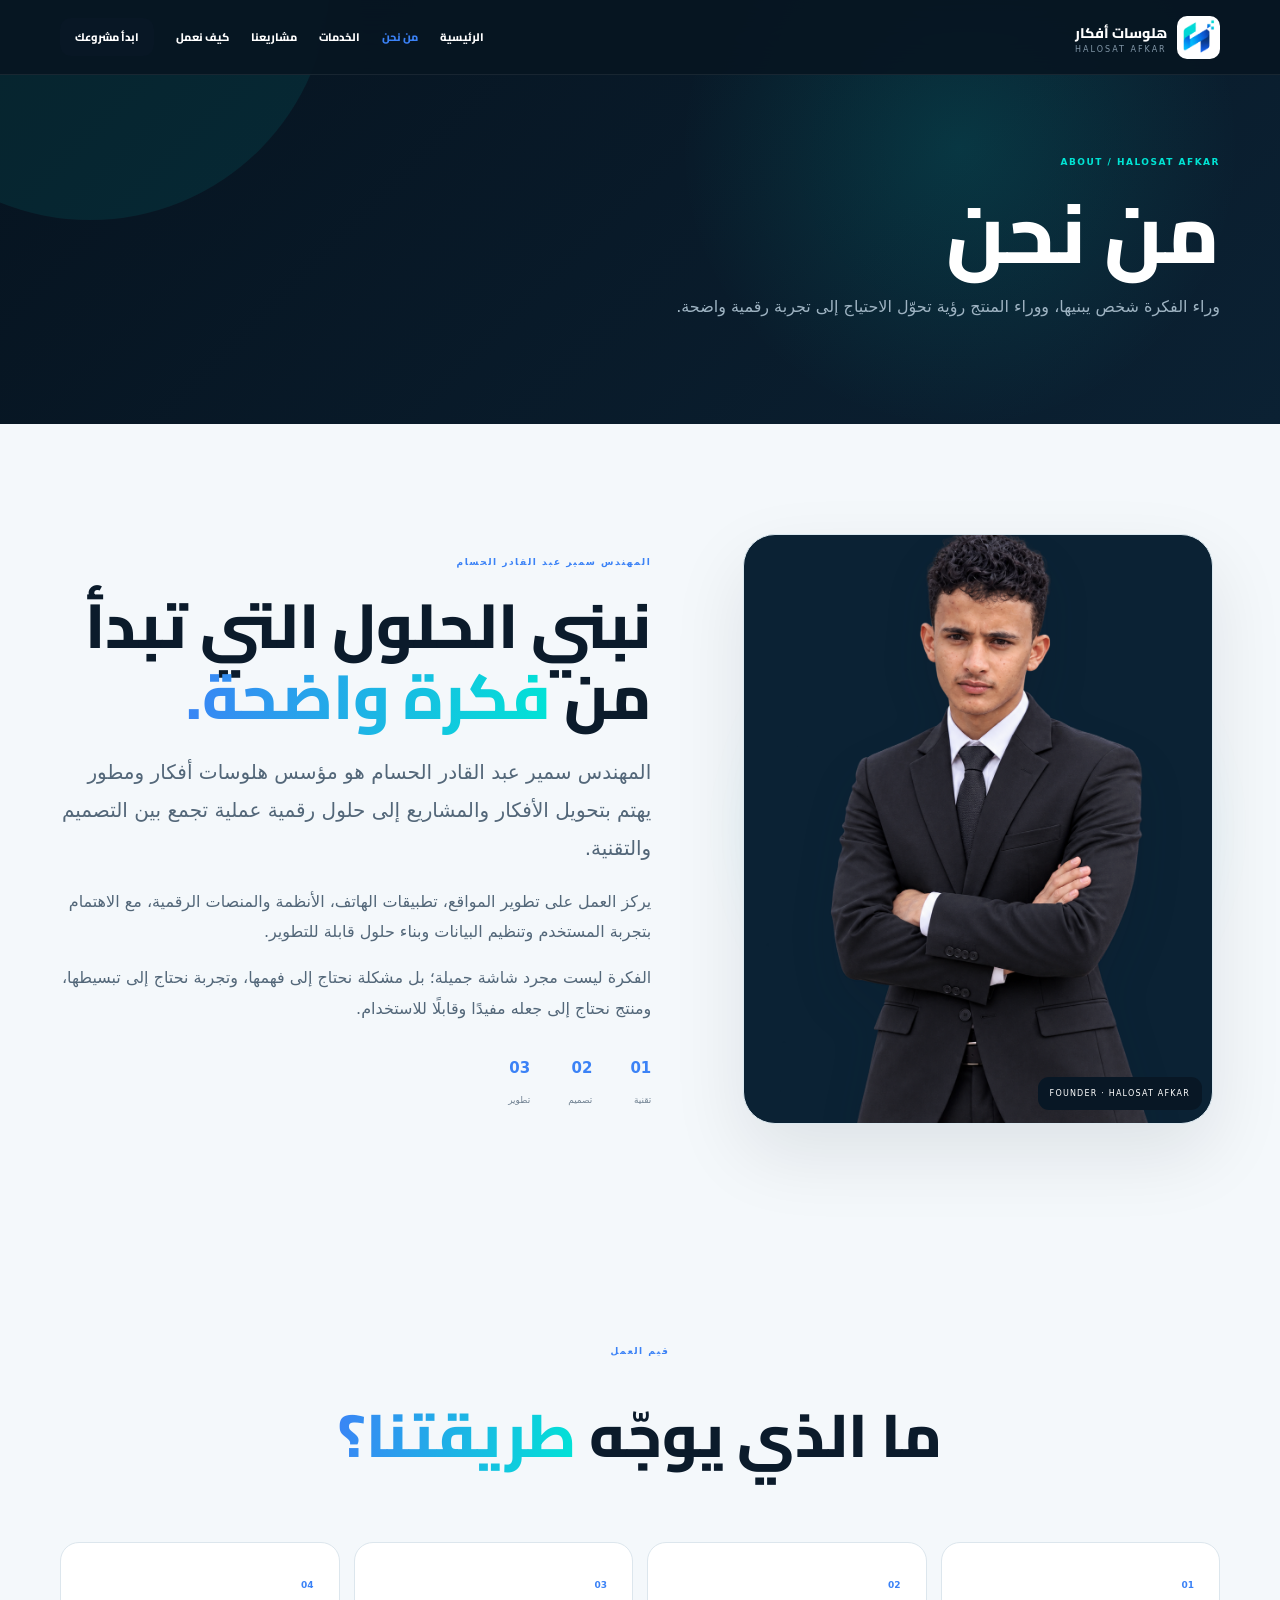
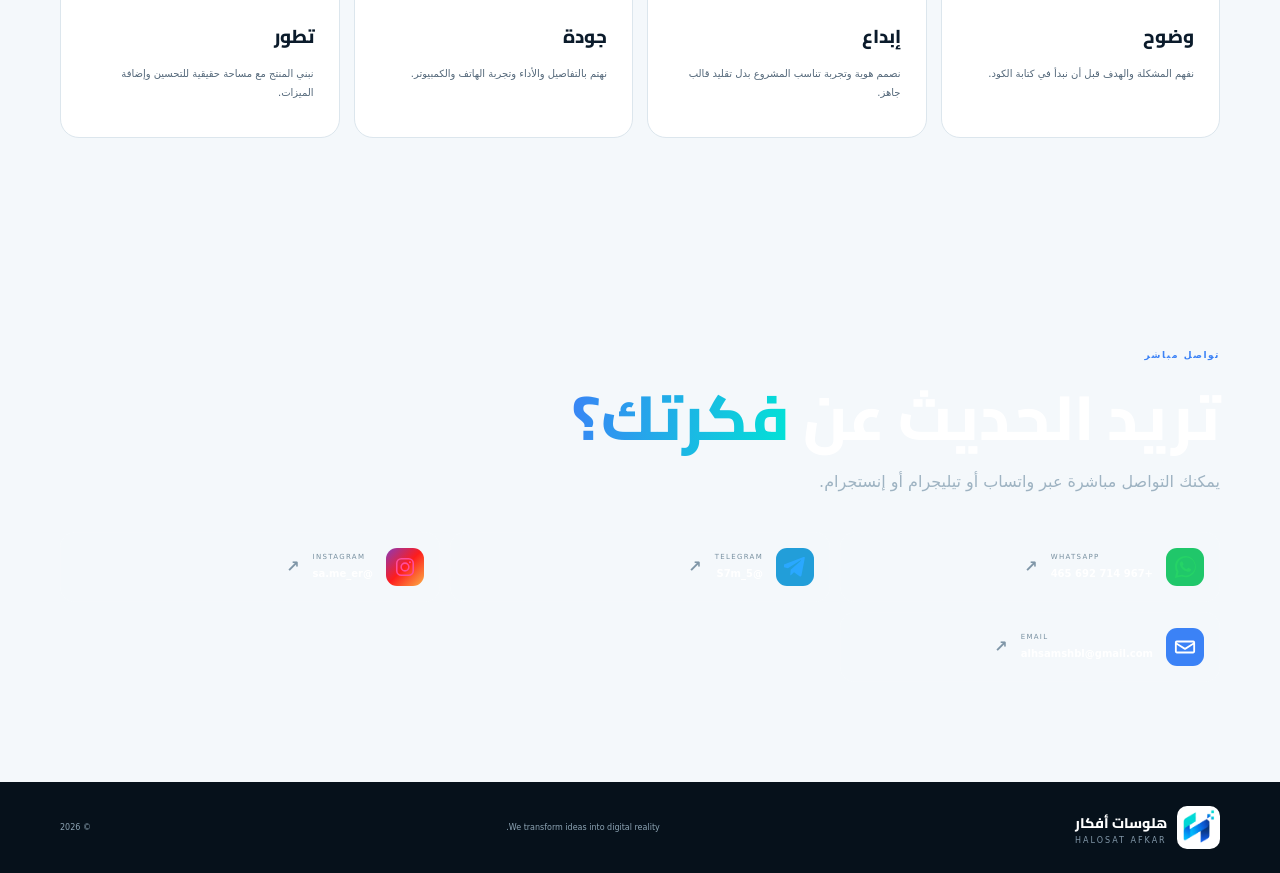
==== commit ebc9da7c: "Load Cairo font correctly and consistently" ====
--- a/about.html
+++ b/about.html
@@ -1,5 +1,5 @@
 <!doctype html><html lang="ar" dir="rtl"><head><meta charset="utf-8"><meta name="viewport" content="width=device-width,initial-scale=1"><meta name="theme-color" content="#081725"><title>من نحن | هلوسات أفكار</title><link rel="icon" href="assets/Sameer%20%281%29.png"><link rel="stylesheet" href="pro-about.css"><link rel="stylesheet" href="showcase.css">
-<meta name="description" content="تعرف على هلوسات أفكار، العلامة التقنية التي تحول الأفكار والمشكلات إلى مواقع وتطبيقات وأنظمة ومنصات رقمية."><meta property="og:title" content="من نحن | هلوسات أفكار"><meta property="og:description" content="تعرف على هلوسات أفكار، العلامة التقنية التي تحول الأفكار والمشكلات إلى مواقع وتطبيقات وأنظمة ومنصات رقمية."><meta property="og:type" content="website"><meta property="og:url" content="https://halosat-afkar-1jm1qvdj4-alhosamesameer-sys.vercel.app/about.html"><meta property="og:image" content="https://halosat-afkar-1jm1qvdj4-alhosamesameer-sys.vercel.app/assets/Sameer%20%282%29.png"><meta name="twitter:card" content="summary_large_image"><meta name="twitter:title" content="من نحن | هلوسات أفكار"><meta name="twitter:description" content="تعرف على هلوسات أفكار، العلامة التقنية التي تحول الأفكار والمشكلات إلى مواقع وتطبيقات وأنظمة ومنصات رقمية."><meta name="twitter:image" content="https://halosat-afkar-1jm1qvdj4-alhosamesameer-sys.vercel.app/assets/Sameer%20%282%29.png"><link rel="canonical" href="https://halosat-afkar-1jm1qvdj4-alhosamesameer-sys.vercel.app/about.html"><link rel="icon" type="image/svg+xml" href="assets/logo.svg"><link rel="apple-touch-icon" href="assets/logo.svg"><link rel="stylesheet" href="site.css"><link rel="manifest" href="site.webmanifest"></head><body>
+<meta name="description" content="تعرف على هلوسات أفكار، العلامة التقنية التي تحول الأفكار والمشكلات إلى مواقع وتطبيقات وأنظمة ومنصات رقمية."><meta property="og:title" content="من نحن | هلوسات أفكار"><meta property="og:description" content="تعرف على هلوسات أفكار، العلامة التقنية التي تحول الأفكار والمشكلات إلى مواقع وتطبيقات وأنظمة ومنصات رقمية."><meta property="og:type" content="website"><meta property="og:url" content="https://halosat-afkar-1jm1qvdj4-alhosamesameer-sys.vercel.app/about.html"><meta property="og:image" content="https://halosat-afkar-1jm1qvdj4-alhosamesameer-sys.vercel.app/assets/Sameer%20%282%29.png"><meta name="twitter:card" content="summary_large_image"><meta name="twitter:title" content="من نحن | هلوسات أفكار"><meta name="twitter:description" content="تعرف على هلوسات أفكار، العلامة التقنية التي تحول الأفكار والمشكلات إلى مواقع وتطبيقات وأنظمة ومنصات رقمية."><meta name="twitter:image" content="https://halosat-afkar-1jm1qvdj4-alhosamesameer-sys.vercel.app/assets/Sameer%20%282%29.png"><link rel="canonical" href="https://halosat-afkar-1jm1qvdj4-alhosamesameer-sys.vercel.app/about.html"><link rel="icon" type="image/svg+xml" href="assets/logo.svg"><link rel="apple-touch-icon" href="assets/logo.svg"><link rel="stylesheet" href="site.css"><link rel="manifest" href="site.webmanifest"><link rel="preconnect" href="https://fonts.googleapis.com"><link rel="preconnect" href="https://fonts.gstatic.com" crossorigin><link href="https://fonts.googleapis.com/css2?family=Cairo:wght@400;500;600;700;800;900&display=swap" rel="stylesheet"></head><body>
 <header class="ah-header"><div class="ah-container ah-nav"><a class="ah-brand" href="index.html"><img src="assets/Sameer%20%281%29.png" alt="هلوسات أفكار"><span><b>هلوسات أفكار</b><small>HALOSAT AFKAR</small></span></a><nav><a href="index.html">الرئيسية</a><a class="active" href="about.html">من نحن</a><a href="services.html">الخدمات</a><a href="projects.html">مشاريعنا</a><a href="process.html">كيف نعمل</a><a class="ah-cta" href="contact.html">ابدأ مشروعك</a></nav><button id="siteMenu">☰</button></div><div class="ah-mobile" id="siteMobile"><a href="index.html">الرئيسية</a><a href="about.html">من نحن</a><a href="services.html">الخدمات</a><a href="projects.html">مشاريعنا</a><a href="process.html">كيف نعمل</a><a href="contact.html">تواصل معنا</a></div></header>
 <main>
 <section class="ah-hero"><div class="ah-container"><span>ABOUT / HALOSAT AFKAR</span><h1>من نحن</h1><p>وراء الفكرة شخص يبنيها، ووراء المنتج رؤية تحوّل الاحتياج إلى تجربة رقمية واضحة.</p></div></section>
--- a/pro-about.css
+++ b/pro-about.css
@@ -1,7 +1,7 @@
 *{box-sizing:border-box}html{scroll-behavior:smooth}body{margin:0;font-family:system-ui,-apple-system,"Segoe UI","Noto Sans Arabic",Tahoma,sans-serif;background:#f5f8fb;color:#081725;line-height:1.9}a{text-decoration:none;color:inherit}.ah-container{width:min(1160px,calc(100% - 30px));margin:auto}.ah-header{position:fixed;inset:0 0 auto;z-index:50;background:#ffffffed;backdrop-filter:blur(18px);border-bottom:1px solid #0817250d}.ah-nav{height:74px;display:flex;align-items:center;justify-content:space-between}.ah-brand{display:flex;align-items:center;gap:10px}.ah-brand img{width:43px;height:43px}.ah-brand b{display:block;font-size:14px}.ah-brand small{display:block;direction:ltr;letter-spacing:2px;color:#718292;font-size:8px;line-height:1}.ah-nav nav{display:flex;align-items:center;gap:22px;font-size:11px;font-weight:800}.ah-nav nav a:hover,.ah-nav nav .active{color:#3b82f6}.ah-cta{background:#081725;color:#fff!important;padding:9px 15px;border-radius:11px}.ah-nav button{display:none;width:40px;height:40px;border:1px solid #dce6ed;background:transparent;border-radius:11px}.ah-mobile{display:none}.ah-hero{padding:145px 0 85px;background:linear-gradient(135deg,#081725,#123349);color:#fff;position:relative;overflow:hidden}.ah-hero:after{content:"";position:absolute;width:480px;height:480px;border-radius:50%;left:-150px;top:-260px;background:#00e5d515}.ah-hero span,.ah-kicker{font-size:9px;letter-spacing:1.5px;font-weight:900;color:#3b82f6}.ah-hero span{color:#00e5d5}.ah-hero h1{font-size:clamp(52px,7vw,82px);line-height:1.05;margin:15px 0}.ah-hero p{max-width:680px;color:#9eb3c2;font-size:16px}.ah-section{padding:100px 0}.ah-founder{display:grid;grid-template-columns:.9fr 1.1fr;gap:85px;align-items:center}.ah-photo-wrap{height:610px;position:relative;display:grid;place-items:center}.ah-photo{height:590px;width:min(470px,100%);border-radius:32px;background:linear-gradient(160deg,#eafbf8,#edf3ff);border:1px solid #dbe8ef;box-shadow:0 30px 75px #08172518;position:relative;overflow:hidden;display:flex;align-items:flex-end;justify-content:center}.ah-photo img{width:100%;height:100%;object-fit:contain;object-position:center bottom;position:relative;z-index:2;filter:drop-shadow(0 25px 20px #08172522)}.ah-photo #photoFallback{display:none;place-items:center;width:220px;height:220px;border-radius:50%;border:1px solid #00e5d550;color:#00e5d5;font-size:80px;font-weight:900;background:#081725;position:absolute;top:120px}.ah-glow{position:absolute;width:420px;height:420px;border-radius:50%;background:#00e5d520;filter:blur(30px)}.ah-photo-wrap label{position:absolute;right:18px;bottom:24px;background:#081725;color:#fff;border-radius:11px;padding:9px 12px;font-size:8px;letter-spacing:1.2px;direction:ltr;z-index:4}.ah-copy h2{font-size:clamp(40px,5vw,62px);line-height:1.15;margin:15px 0}.ah-copy h2 em,.ah-center h2 em,.ah-contact h2 em{font-style:normal;background:linear-gradient(100deg,#3b82f6,#00e5d5);-webkit-background-clip:text;color:transparent}.ah-copy p{color:#6c7d8d}.ah-copy .lead{font-size:20px;line-height:1.9;color:#081725}.ah-stats{display:flex;gap:38px;margin-top:30px}.ah-stats b{display:block;color:#3b82f6;font-size:15px}.ah-stats small{font-size:9px;color:#718292}.ah-values{background:#fff}.ah-center{text-align:center;max-width:700px;margin:0 auto 50px}.ah-center h2{font-size:clamp(40px,5vw,60px);margin:14px 0}.ah-grid{display:grid;grid-template-columns:repeat(4,1fr);gap:14px}.ah-grid article{padding:25px;border:1px solid #dce6ed;border-radius:19px;background:#fff;transition:.3s}.ah-grid article:hover{transform:translateY(-6px);box-shadow:0 20px 45px #08172510}.ah-grid b{font-size:9px;color:#3b82f6}.ah-grid h3{margin:20px 0 5px}.ah-grid p{font-size:10px;color:#6c7d8d}.ah-contact{background:#081725;color:#fff}.ah-contact h2{font-size:clamp(42px,5vw,62px);line-height:1.1;margin:14px 0}.ah-contact p{color:#9eb3c2}.ah-socials{display:grid;grid-template-columns:repeat(3,1fr);gap:10px;margin-top:35px}.ah-socials a{display:grid;grid-template-columns:44px 1fr 16px;gap:11px;align-items:center;padding:15px;border:1px solid #ffffff14;background:#ffffff06;border-radius:15px;transition:.25s}.ah-socials a:hover{transform:translateY(-4px);border-color:#00e5d54a}.ah-socials i{font-style:normal;width:38px;height:38px;border-radius:11px;background:#ffffff0b;color:#00e5d5;display:grid;place-items:center;font-size:20px}.ah-socials small{display:block;font-size:7px;letter-spacing:1.3px;color:#7890a0;direction:ltr}.ah-socials b{font-size:10px}.ah-socials strong{color:#7f96a7}footer{background:#06111b;color:#8da4b4;padding:24px 0}.ah-footer{display:flex;align-items:center;justify-content:space-between;font-size:8px}.ah-footer .ah-brand b{color:#fff}@media(max-width:900px){.ah-nav nav{display:none}.ah-nav button{display:block}.ah-mobile.open{display:grid;position:absolute;top:74px;right:15px;left:15px;background:#fff;border:1px solid #dce6ed;border-radius:15px;padding:8px;box-shadow:0 20px 50px #08172514}.ah-mobile a{padding:11px;font-size:11px;font-weight:800}.ah-founder{grid-template-columns:1fr;gap:45px}.ah-grid{grid-template-columns:1fr 1fr}.ah-socials{grid-template-columns:1fr}.ah-footer{display:grid;gap:10px}}@media(max-width:600px){.ah-container{width:calc(100% - 24px)}.ah-hero{padding:115px 0 65px}.ah-hero h1{font-size:51px}.ah-section{padding:75px 0}.ah-photo-wrap{height:500px}.ah-photo{height:490px}.ah-copy h2{font-size:40px}.ah-copy .lead{font-size:18px}.ah-grid{grid-template-columns:1fr}.ah-socials a{grid-template-columns:42px 1fr 15px}.ah-footer{font-size:8px}}.brand-icon{font-size:10px!important;font-weight:900;letter-spacing:.5px}.ah-socials a:nth-child(1) .brand-icon{color:#25d366}.ah-socials a:nth-child(2) .brand-icon{color:#2aa8ff}.ah-socials a:nth-child(3) .brand-icon{color:#ff4d9d}
 
 /* HALOSAT AFKAR — typography & contrast polish */
-@import url('https://fonts.googleapis.com/css2?family=Cairo:wght@400;500;600;700;800;900&display=swap');
+500;600;700;800;900&display=swap');
 html,body,input,textarea,select,button{font-family:'Cairo',Tahoma,Arial,sans-serif!important}
 body{font-weight:500;letter-spacing:0}
 h1,h2,h3,h4,h5,h6,.brand b,.pg-brand b,.ah-brand b,.btn,.show-btn,.pg-btn,.pg-cta,.ah-cta,.links,.pg-links,.ah-nav nav{font-family:'Cairo',Tahoma,Arial,sans-serif!important;font-weight:800}
--- a/showcase.css
+++ b/showcase.css
@@ -6,7 +6,7 @@
 
 
 /* HALOSAT AFKAR — typography & contrast polish */
-@import url('https://fonts.googleapis.com/css2?family=Cairo:wght@400;500;600;700;800;900&display=swap');
+500;600;700;800;900&display=swap');
 html,body,input,textarea,select,button{font-family:'Cairo',Tahoma,Arial,sans-serif!important}
 body{font-weight:500;letter-spacing:0}
 h1,h2,h3,h4,h5,h6,.brand b,.pg-brand b,.ah-brand b,.btn,.show-btn,.pg-btn,.pg-cta,.ah-cta,.links,.pg-links,.ah-nav nav{font-family:'Cairo',Tahoma,Arial,sans-serif!important;font-weight:800}
--- a/site.css
+++ b/site.css
@@ -24,3 +24,5 @@
 
 /* Contact and social icons */
 .contact-icon,.brand-icon{width:42px;height:42px;border-radius:13px;display:grid;place-items:center;flex:none}.contact-icon svg,.brand-icon svg{width:22px;height:22px;fill:currentColor}.contact-icon.wa,.brand-icon.wa{background:#20c76a;color:#fff}.contact-icon.tg,.brand-icon.tg{background:#229ed9;color:#fff}.contact-icon.ig,.brand-icon.ig{background:linear-gradient(135deg,#8a3ab9,#fd1d1d,#fcb045);color:#fff}.contact-icon.ig svg,.brand-icon.ig svg{fill:none;stroke:currentColor;stroke-width:1.7}.contact-icon.ig .dot,.brand-icon.ig .dot{fill:currentColor;stroke:none}.contact-icon.em,.brand-icon.em{background:#3b82f6;color:#fff}.socials a,.ah-socials a,.pg-social a{display:flex!important;align-items:center;gap:13px}.socials a small,.socials a b,.ah-socials a small,.ah-socials a b,.pg-social a small,.pg-social a b{display:block}.brand-icon{font-style:normal}
+
+.contact-heading{display:block;text-align:right;margin:0}.contact-intro{color:#6c7d8d}.case-image{min-height:300px;margin-top:18px}
